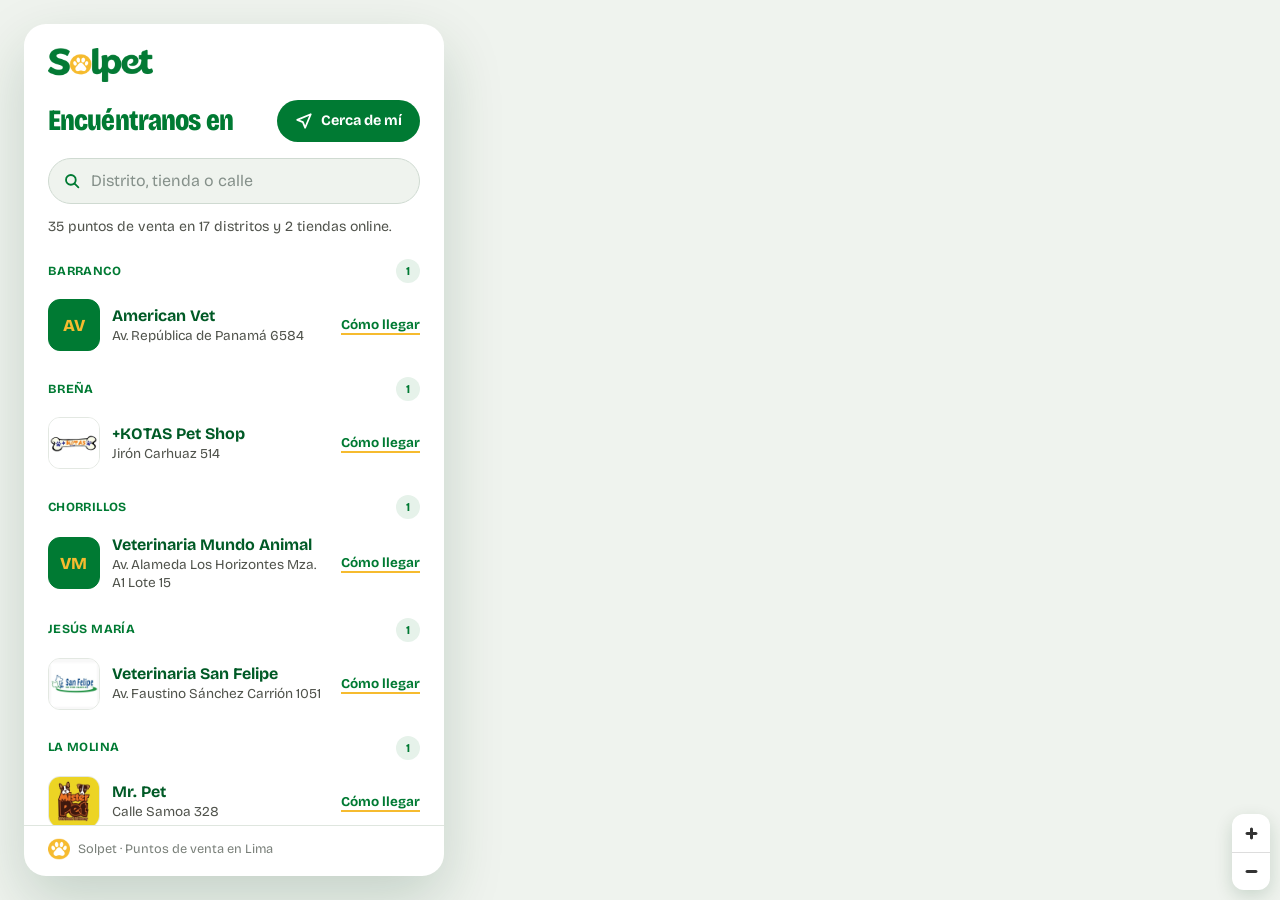
==== propuesta-1/index.html @ 0535cb9a "Mapa de puntos de venta Solpet: dos propuestas y QR Mapa interactivo con el logo de Solpet y el verd" ====
<!doctype html>
<html lang="es">
<head>
  <meta charset="utf-8">
  <meta name="viewport" content="width=device-width, initial-scale=1, viewport-fit=cover">
  <title>Solpet | Puntos de venta</title>
  <meta name="description" content="Encuentra las tiendas y veterinarias de Lima donde están los productos de Solpet.">
  <meta name="theme-color" content="#007A33">
  <link rel="icon" type="image/png" href="../assets/favicon.png">
  <link rel="apple-touch-icon" href="../assets/apple-touch-icon.png">
  <meta property="og:title" content="Solpet | Puntos de venta">
  <meta property="og:description" content="Encuentra las tiendas y veterinarias de Lima donde están los productos de Solpet.">
  <meta property="og:image" content="../assets/icono-512.png">
  <link rel="preconnect" href="https://fonts.googleapis.com">
  <link rel="preconnect" href="https://fonts.gstatic.com" crossorigin>
  <link rel="preconnect" href="https://tiles.openfreemap.org" crossorigin>
  <link href="https://fonts.googleapis.com/css2?family=Bricolage+Grotesque:opsz,wdth,wght@12..96,75..100,400..800&display=swap" rel="stylesheet">
  <link rel="stylesheet" href="../assets/vendor/maplibre/maplibre-gl.css">
  <link rel="stylesheet" href="../comun/base.css">
  <link rel="stylesheet" href="estilos.css">
  <script src="../assets/vendor/maplibre/maplibre-gl.js" defer></script>
  <script src="../comun/tiendas.js" defer></script>
  <script src="../comun/mapa.js" defer></script>
  <script src="app.js" defer></script>
</head>
<body>
  <div class="map" id="map" role="region" aria-label="Mapa de puntos de venta en Lima"></div>

  <!-- en celular el logo flota sobre el mapa -->
  <div class="brand brand--float">
    <img src="../assets/solpet-logo.webp" alt="Solpet" width="640" height="208">
  </div>

  <main class="stores-wrap">
    <aside class="stores" aria-labelledby="t-donde">
      <div class="stores__top">
        <span class="stores__grip" aria-hidden="true"></span>
        <div class="brand brand--card">
          <img src="../assets/solpet-logo.webp" alt="Solpet" width="640" height="208">
        </div>
        <h1 class="stores__title" id="t-donde">Encuéntranos en</h1>
        <div class="stores__search">
          <label class="search">
            <span class="sr-only">Buscar por distrito, tienda o calle</span>
            <svg viewBox="0 0 24 24" aria-hidden="true" fill="none" stroke="currentColor" stroke-width="2.4" stroke-linecap="round"><circle cx="10.5" cy="10.5" r="6.5"/><path d="m15.5 15.5 5 5"/></svg>
            <input id="store-q" type="search" placeholder="Distrito, tienda o calle" autocomplete="off" enterkeyhint="search">
          </label>
          <button class="btn btn--verde" id="near-me" type="button">
            <svg viewBox="0 0 24 24" aria-hidden="true" fill="none" stroke="currentColor" stroke-width="2.4" stroke-linecap="round" stroke-linejoin="round"><path d="M21 3 3 10.5l7.5 3 3 7.5z"/></svg>
            <span>Cerca de mí</span>
          </button>
        </div>
        <p class="stores__count" id="store-count" aria-live="polite"></p>
      </div>
      <div class="stores__list" id="store-list"></div>
      <footer class="stores__foot">
        <img src="../assets/huella-solpet.png" alt="" width="24" height="24">
        <span>Solpet · Puntos de venta en Lima</span>
      </footer>
    </aside>
  </main>
</body>
</html>
---- assets/vendor/maplibre/maplibre-gl.css ----
.maplibregl-map{font:12px/20px Helvetica Neue,Arial,Helvetica,sans-serif;overflow:hidden;position:relative;-webkit-tap-highlight-color:rgb(0 0 0/0)}.maplibregl-canvas{left:0;position:absolute;top:0}.maplibregl-map:fullscreen{height:100%;width:100%}.maplibregl-ctrl-group button.maplibregl-ctrl-compass{touch-action:none}.maplibregl-canvas-container.maplibregl-interactive,.maplibregl-ctrl-group button.maplibregl-ctrl-compass{cursor:grab;-webkit-user-select:none;-moz-user-select:none;user-select:none}.maplibregl-canvas-container.maplibregl-interactive.maplibregl-track-pointer{cursor:pointer}.maplibregl-canvas-container.maplibregl-interactive:active,.maplibregl-ctrl-group button.maplibregl-ctrl-compass:active{cursor:grabbing}.maplibregl-canvas-container.maplibregl-touch-zoom-rotate,.maplibregl-canvas-container.maplibregl-touch-zoom-rotate .maplibregl-canvas{touch-action:pan-x pan-y}.maplibregl-canvas-container.maplibregl-touch-drag-pan,.maplibregl-canvas-container.maplibregl-touch-drag-pan .maplibregl-canvas{touch-action:pinch-zoom}.maplibregl-canvas-container.maplibregl-touch-zoom-rotate.maplibregl-touch-drag-pan,.maplibregl-canvas-container.maplibregl-touch-zoom-rotate.maplibregl-touch-drag-pan .maplibregl-canvas{touch-action:none}.maplibregl-canvas-container.maplibregl-touch-drag-pan.maplibregl-cooperative-gestures,.maplibregl-canvas-container.maplibregl-touch-drag-pan.maplibregl-cooperative-gestures .maplibregl-canvas{touch-action:pan-x pan-y}.maplibregl-ctrl-bottom-left,.maplibregl-ctrl-bottom-right,.maplibregl-ctrl-top-left,.maplibregl-ctrl-top-right{pointer-events:none;position:absolute;z-index:2}.maplibregl-ctrl-top-left{left:0;top:0}.maplibregl-ctrl-top-right{right:0;top:0}.maplibregl-ctrl-bottom-left{bottom:0;left:0}.maplibregl-ctrl-bottom-right{bottom:0;right:0}.maplibregl-ctrl{clear:both;pointer-events:auto;transform:translate(0)}.maplibregl-ctrl-top-left .maplibregl-ctrl{float:left;margin:10px 0 0 10px}.maplibregl-ctrl-top-right .maplibregl-ctrl{float:right;margin:10px 10px 0 0}.maplibregl-ctrl-bottom-left .maplibregl-ctrl{float:left;margin:0 0 10px 10px}.maplibregl-ctrl-bottom-right .maplibregl-ctrl{float:right;margin:0 10px 10px 0}.maplibregl-ctrl-group{background:#fff;border-radius:4px}.maplibregl-ctrl-group:not(:empty){box-shadow:0 0 0 2px rgba(0,0,0,.1)}@media (forced-colors:active){.maplibregl-ctrl-group:not(:empty){box-shadow:0 0 0 2px ButtonText}}.maplibregl-ctrl-group button{background-color:transparent;border:0;box-sizing:border-box;cursor:pointer;display:block;height:29px;outline:none;padding:0;width:29px}.maplibregl-ctrl-group button+button{border-top:1px solid #ddd}.maplibregl-ctrl button .maplibregl-ctrl-icon{background-position:50%;background-repeat:no-repeat;display:block;height:100%;width:100%}@media (forced-colors:active){.maplibregl-ctrl-icon{background-color:transparent}.maplibregl-ctrl-group button+button{border-top:1px solid ButtonText}}.maplibregl-ctrl button::-moz-focus-inner{border:0;padding:0}.maplibregl-ctrl-attrib-button:focus,.maplibregl-ctrl-group button:focus{box-shadow:0 0 2px 2px #0096ff}.maplibregl-ctrl button:disabled{cursor:not-allowed}.maplibregl-ctrl button:disabled .maplibregl-ctrl-icon{opacity:.25}.maplibregl-ctrl button:not(:disabled):hover{background-color:rgb(0 0 0/5%)}.maplibregl-ctrl-group button:focus:focus-visible{box-shadow:0 0 2px 2px #0096ff}.maplibregl-ctrl-group button:focus:not(:focus-visible){box-shadow:none}.maplibregl-ctrl-group button:focus:first-child{border-radius:4px 4px 0 0}.maplibregl-ctrl-group button:focus:last-child{border-radius:0 0 4px 4px}.maplibregl-ctrl-group button:focus:only-child{border-radius:inherit}.maplibregl-ctrl button.maplibregl-ctrl-zoom-out .maplibregl-ctrl-icon{background-image:url("data:image/svg+xml;charset=utf-8,%3Csvg xmlns='http://www.w3.org/2000/svg' width='29' height='29' fill='%23333' viewBox='0 0 29 29'%3E%3Cpath d='M10 13c-.75 0-1.5.75-1.5 1.5S9.25 16 10 16h9c.75 0 1.5-.75 1.5-1.5S19.75 13 19 13z'/%3E%3C/svg%3E")}.maplibregl-ctrl button.maplibregl-ctrl-zoom-in .maplibregl-ctrl-icon{background-image:url("data:image/svg+xml;charset=utf-8,%3Csvg xmlns='http://www.w3.org/2000/svg' width='29' height='29' fill='%23333' viewBox='0 0 29 29'%3E%3Cpath d='M14.5 8.5c-.75 0-1.5.75-1.5 1.5v3h-3c-.75 0-1.5.75-1.5 1.5S9.25 16 10 16h3v3c0 .75.75 1.5 1.5 1.5S16 19.75 16 19v-3h3c.75 0 1.5-.75 1.5-1.5S19.75 13 19 13h-3v-3c0-.75-.75-1.5-1.5-1.5'/%3E%3C/svg%3E")}@media (forced-colors:active){.maplibregl-ctrl button.maplibregl-ctrl-zoom-out .maplibregl-ctrl-icon{background-image:url("data:image/svg+xml;charset=utf-8,%3Csvg xmlns='http://www.w3.org/2000/svg' width='29' height='29' fill='%23fff' viewBox='0 0 29 29'%3E%3Cpath d='M10 13c-.75 0-1.5.75-1.5 1.5S9.25 16 10 16h9c.75 0 1.5-.75 1.5-1.5S19.75 13 19 13z'/%3E%3C/svg%3E")}.maplibregl-ctrl button.maplibregl-ctrl-zoom-in .maplibregl-ctrl-icon{background-image:url("data:image/svg+xml;charset=utf-8,%3Csvg xmlns='http://www.w3.org/2000/svg' width='29' height='29' fill='%23fff' viewBox='0 0 29 29'%3E%3Cpath d='M14.5 8.5c-.75 0-1.5.75-1.5 1.5v3h-3c-.75 0-1.5.75-1.5 1.5S9.25 16 10 16h3v3c0 .75.75 1.5 1.5 1.5S16 19.75 16 19v-3h3c.75 0 1.5-.75 1.5-1.5S19.75 13 19 13h-3v-3c0-.75-.75-1.5-1.5-1.5'/%3E%3C/svg%3E")}}@media (forced-colors:active) and (prefers-color-scheme:light){.maplibregl-ctrl button.maplibregl-ctrl-zoom-out .maplibregl-ctrl-icon{background-image:url("data:image/svg+xml;charset=utf-8,%3Csvg xmlns='http://www.w3.org/2000/svg' width='29' height='29' viewBox='0 0 29 29'%3E%3Cpath d='M10 13c-.75 0-1.5.75-1.5 1.5S9.25 16 10 16h9c.75 0 1.5-.75 1.5-1.5S19.75 13 19 13z'/%3E%3C/svg%3E")}.maplibregl-ctrl button.maplibregl-ctrl-zoom-in .maplibregl-ctrl-icon{background-image:url("data:image/svg+xml;charset=utf-8,%3Csvg xmlns='http://www.w3.org/2000/svg' width='29' height='29' viewBox='0 0 29 29'%3E%3Cpath d='M14.5 8.5c-.75 0-1.5.75-1.5 1.5v3h-3c-.75 0-1.5.75-1.5 1.5S9.25 16 10 16h3v3c0 .75.75 1.5 1.5 1.5S16 19.75 16 19v-3h3c.75 0 1.5-.75 1.5-1.5S19.75 13 19 13h-3v-3c0-.75-.75-1.5-1.5-1.5'/%3E%3C/svg%3E")}}.maplibregl-ctrl button.maplibregl-ctrl-fullscreen .maplibregl-ctrl-icon{background-image:url("data:image/svg+xml;charset=utf-8,%3Csvg xmlns='http://www.w3.org/2000/svg' width='29' height='29' fill='%23333' viewBox='0 0 29 29'%3E%3Cpath d='M24 16v5.5c0 1.75-.75 2.5-2.5 2.5H16v-1l3-1.5-4-5.5 1-1 5.5 4 1.5-3zM6 16l1.5 3 5.5-4 1 1-4 5.5 3 1.5v1H7.5C5.75 24 5 23.25 5 21.5V16zm7-11v1l-3 1.5 4 5.5-1 1-5.5-4L6 13H5V7.5C5 5.75 5.75 5 7.5 5zm11 2.5c0-1.75-.75-2.5-2.5-2.5H16v1l3 1.5-4 5.5 1 1 5.5-4 1.5 3h1z'/%3E%3C/svg%3E")}.maplibregl-ctrl button.maplibregl-ctrl-shrink .maplibregl-ctrl-icon{background-image:url("data:image/svg+xml;charset=utf-8,%3Csvg xmlns='http://www.w3.org/2000/svg' width='29' height='29' viewBox='0 0 29 29'%3E%3Cpath d='M18.5 16c-1.75 0-2.5.75-2.5 2.5V24h1l1.5-3 5.5 4 1-1-4-5.5 3-1.5v-1zM13 18.5c0-1.75-.75-2.5-2.5-2.5H5v1l3 1.5L4 24l1 1 5.5-4 1.5 3h1zm3-8c0 1.75.75 2.5 2.5 2.5H24v-1l-3-1.5L25 5l-1-1-5.5 4L17 5h-1zM10.5 13c1.75 0 2.5-.75 2.5-2.5V5h-1l-1.5 3L5 4 4 5l4 5.5L5 12v1z'/%3E%3C/svg%3E")}@media (forced-colors:active){.maplibregl-ctrl button.maplibregl-ctrl-fullscreen .maplibregl-ctrl-icon{background-image:url("data:image/svg+xml;charset=utf-8,%3Csvg xmlns='http://www.w3.org/2000/svg' width='29' height='29' fill='%23fff' viewBox='0 0 29 29'%3E%3Cpath d='M24 16v5.5c0 1.75-.75 2.5-2.5 2.5H16v-1l3-1.5-4-5.5 1-1 5.5 4 1.5-3zM6 16l1.5 3 5.5-4 1 1-4 5.5 3 1.5v1H7.5C5.75 24 5 23.25 5 21.5V16zm7-11v1l-3 1.5 4 5.5-1 1-5.5-4L6 13H5V7.5C5 5.75 5.75 5 7.5 5zm11 2.5c0-1.75-.75-2.5-2.5-2.5H16v1l3 1.5-4 5.5 1 1 5.5-4 1.5 3h1z'/%3E%3C/svg%3E")}.maplibregl-ctrl button.maplibregl-ctrl-shrink .maplibregl-ctrl-icon{background-image:url("data:image/svg+xml;charset=utf-8,%3Csvg xmlns='http://www.w3.org/2000/svg' width='29' height='29' fill='%23fff' viewBox='0 0 29 29'%3E%3Cpath d='M18.5 16c-1.75 0-2.5.75-2.5 2.5V24h1l1.5-3 5.5 4 1-1-4-5.5 3-1.5v-1zM13 18.5c0-1.75-.75-2.5-2.5-2.5H5v1l3 1.5L4 24l1 1 5.5-4 1.5 3h1zm3-8c0 1.75.75 2.5 2.5 2.5H24v-1l-3-1.5L25 5l-1-1-5.5 4L17 5h-1zM10.5 13c1.75 0 2.5-.75 2.5-2.5V5h-1l-1.5 3L5 4 4 5l4 5.5L5 12v1z'/%3E%3C/svg%3E")}}@media (forced-colors:active) and (prefers-color-scheme:light){.maplibregl-ctrl button.maplibregl-ctrl-fullscreen .maplibregl-ctrl-icon{background-image:url("data:image/svg+xml;charset=utf-8,%3Csvg xmlns='http://www.w3.org/2000/svg' width='29' height='29' viewBox='0 0 29 29'%3E%3Cpath d='M24 16v5.5c0 1.75-.75 2.5-2.5 2.5H16v-1l3-1.5-4-5.5 1-1 5.5 4 1.5-3zM6 16l1.5 3 5.5-4 1 1-4 5.5 3 1.5v1H7.5C5.75 24 5 23.25 5 21.5V16zm7-11v1l-3 1.5 4 5.5-1 1-5.5-4L6 13H5V7.5C5 5.75 5.75 5 7.5 5zm11 2.5c0-1.75-.75-2.5-2.5-2.5H16v1l3 1.5-4 5.5 1 1 5.5-4 1.5 3h1z'/%3E%3C/svg%3E")}.maplibregl-ctrl button.maplibregl-ctrl-shrink .maplibregl-ctrl-icon{background-image:url("data:image/svg+xml;charset=utf-8,%3Csvg xmlns='http://www.w3.org/2000/svg' width='29' height='29' viewBox='0 0 29 29'%3E%3Cpath d='M18.5 16c-1.75 0-2.5.75-2.5 2.5V24h1l1.5-3 5.5 4 1-1-4-5.5 3-1.5v-1zM13 18.5c0-1.75-.75-2.5-2.5-2.5H5v1l3 1.5L4 24l1 1 5.5-4 1.5 3h1zm3-8c0 1.75.75 2.5 2.5 2.5H24v-1l-3-1.5L25 5l-1-1-5.5 4L17 5h-1zM10.5 13c1.75 0 2.5-.75 2.5-2.5V5h-1l-1.5 3L5 4 4 5l4 5.5L5 12v1z'/%3E%3C/svg%3E")}}.maplibregl-ctrl button.maplibregl-ctrl-compass .maplibregl-ctrl-icon{background-image:url("data:image/svg+xml;charset=utf-8,%3Csvg xmlns='http://www.w3.org/2000/svg' width='29' height='29' fill='%23333' viewBox='0 0 29 29'%3E%3Cpath d='m10.5 14 4-8 4 8z'/%3E%3Cpath fill='%23ccc' d='m10.5 16 4 8 4-8z'/%3E%3C/svg%3E")}@media (forced-colors:active){.maplibregl-ctrl button.maplibregl-ctrl-compass .maplibregl-ctrl-icon{background-image:url("data:image/svg+xml;charset=utf-8,%3Csvg xmlns='http://www.w3.org/2000/svg' width='29' height='29' fill='%23fff' viewBox='0 0 29 29'%3E%3Cpath d='m10.5 14 4-8 4 8z'/%3E%3Cpath fill='%23ccc' d='m10.5 16 4 8 4-8z'/%3E%3C/svg%3E")}}@media (forced-colors:active) and (prefers-color-scheme:light){.maplibregl-ctrl button.maplibregl-ctrl-compass .maplibregl-ctrl-icon{background-image:url("data:image/svg+xml;charset=utf-8,%3Csvg xmlns='http://www.w3.org/2000/svg' width='29' height='29' viewBox='0 0 29 29'%3E%3Cpath d='m10.5 14 4-8 4 8z'/%3E%3Cpath fill='%23ccc' d='m10.5 16 4 8 4-8z'/%3E%3C/svg%3E")}}.maplibregl-ctrl button.maplibregl-ctrl-terrain .maplibregl-ctrl-icon{background-image:url("data:image/svg+xml;charset=utf-8,%3Csvg xmlns='http://www.w3.org/2000/svg' width='22' height='22' fill='%23333' viewBox='0 0 22 22'%3E%3Cpath d='m1.754 13.406 4.453-4.851 3.09 3.09 3.281 3.277.969-.969-3.309-3.312 3.844-4.121 6.148 6.886h1.082v-.855l-7.207-8.07-4.84 5.187L6.169 6.57l-5.48 5.965v.871ZM.688 16.844h20.625v1.375H.688Zm0 0'/%3E%3C/svg%3E")}.maplibregl-ctrl button.maplibregl-ctrl-terrain-enabled .maplibregl-ctrl-icon{background-image:url("data:image/svg+xml;charset=utf-8,%3Csvg xmlns='http://www.w3.org/2000/svg' width='22' height='22' fill='%2333b5e5' viewBox='0 0 22 22'%3E%3Cpath d='m1.754 13.406 4.453-4.851 3.09 3.09 3.281 3.277.969-.969-3.309-3.312 3.844-4.121 6.148 6.886h1.082v-.855l-7.207-8.07-4.84 5.187L6.169 6.57l-5.48 5.965v.871ZM.688 16.844h20.625v1.375H.688Zm0 0'/%3E%3C/svg%3E")}.maplibregl-ctrl button.maplibregl-ctrl-geolocate .maplibregl-ctrl-icon{background-image:url("data:image/svg+xml;charset=utf-8,%3Csvg xmlns='http://www.w3.org/2000/svg' width='29' height='29' fill='%23333' viewBox='0 0 20 20'%3E%3Cpath d='M10 4C9 4 9 5 9 5v.1A5 5 0 0 0 5.1 9H5s-1 0-1 1 1 1 1 1h.1A5 5 0 0 0 9 14.9v.1s0 1 1 1 1-1 1-1v-.1a5 5 0 0 0 3.9-3.9h.1s1 0 1-1-1-1-1-1h-.1A5 5 0 0 0 11 5.1V5s0-1-1-1m0 2.5a3.5 3.5 0 1 1 0 7 3.5 3.5 0 1 1 0-7'/%3E%3Ccircle cx='10' cy='10' r='2'/%3E%3C/svg%3E")}.maplibregl-ctrl button.maplibregl-ctrl-geolocate:disabled .maplibregl-ctrl-icon{background-image:url("data:image/svg+xml;charset=utf-8,%3Csvg xmlns='http://www.w3.org/2000/svg' width='29' height='29' fill='%23aaa' viewBox='0 0 20 20'%3E%3Cpath d='M10 4C9 4 9 5 9 5v.1A5 5 0 0 0 5.1 9H5s-1 0-1 1 1 1 1 1h.1A5 5 0 0 0 9 14.9v.1s0 1 1 1 1-1 1-1v-.1a5 5 0 0 0 3.9-3.9h.1s1 0 1-1-1-1-1-1h-.1A5 5 0 0 0 11 5.1V5s0-1-1-1m0 2.5a3.5 3.5 0 1 1 0 7 3.5 3.5 0 1 1 0-7'/%3E%3Ccircle cx='10' cy='10' r='2'/%3E%3Cpath fill='red' d='m14 5 1 1-9 9-1-1z'/%3E%3C/svg%3E")}.maplibregl-ctrl button.maplibregl-ctrl-geolocate.maplibregl-ctrl-geolocate-active .maplibregl-ctrl-icon{background-image:url("data:image/svg+xml;charset=utf-8,%3Csvg xmlns='http://www.w3.org/2000/svg' width='29' height='29' fill='%2333b5e5' viewBox='0 0 20 20'%3E%3Cpath d='M10 4C9 4 9 5 9 5v.1A5 5 0 0 0 5.1 9H5s-1 0-1 1 1 1 1 1h.1A5 5 0 0 0 9 14.9v.1s0 1 1 1 1-1 1-1v-.1a5 5 0 0 0 3.9-3.9h.1s1 0 1-1-1-1-1-1h-.1A5 5 0 0 0 11 5.1V5s0-1-1-1m0 2.5a3.5 3.5 0 1 1 0 7 3.5 3.5 0 1 1 0-7'/%3E%3Ccircle cx='10' cy='10' r='2'/%3E%3C/svg%3E")}.maplibregl-ctrl button.maplibregl-ctrl-geolocate.maplibregl-ctrl-geolocate-active-error .maplibregl-ctrl-icon{background-image:url("data:image/svg+xml;charset=utf-8,%3Csvg xmlns='http://www.w3.org/2000/svg' width='29' height='29' fill='%23e58978' viewBox='0 0 20 20'%3E%3Cpath d='M10 4C9 4 9 5 9 5v.1A5 5 0 0 0 5.1 9H5s-1 0-1 1 1 1 1 1h.1A5 5 0 0 0 9 14.9v.1s0 1 1 1 1-1 1-1v-.1a5 5 0 0 0 3.9-3.9h.1s1 0 1-1-1-1-1-1h-.1A5 5 0 0 0 11 5.1V5s0-1-1-1m0 2.5a3.5 3.5 0 1 1 0 7 3.5 3.5 0 1 1 0-7'/%3E%3Ccircle cx='10' cy='10' r='2'/%3E%3C/svg%3E")}.maplibregl-ctrl button.maplibregl-ctrl-geolocate.maplibregl-ctrl-geolocate-background .maplibregl-ctrl-icon{background-image:url("data:image/svg+xml;charset=utf-8,%3Csvg xmlns='http://www.w3.org/2000/svg' width='29' height='29' fill='%2333b5e5' viewBox='0 0 20 20'%3E%3Cpath d='M10 4C9 4 9 5 9 5v.1A5 5 0 0 0 5.1 9H5s-1 0-1 1 1 1 1 1h.1A5 5 0 0 0 9 14.9v.1s0 1 1 1 1-1 1-1v-.1a5 5 0 0 0 3.9-3.9h.1s1 0 1-1-1-1-1-1h-.1A5 5 0 0 0 11 5.1V5s0-1-1-1m0 2.5a3.5 3.5 0 1 1 0 7 3.5 3.5 0 1 1 0-7'/%3E%3C/svg%3E")}.maplibregl-ctrl button.maplibregl-ctrl-geolocate.maplibregl-ctrl-geolocate-background-error .maplibregl-ctrl-icon{background-image:url("data:image/svg+xml;charset=utf-8,%3Csvg xmlns='http://www.w3.org/2000/svg' width='29' height='29' fill='%23e54e33' viewBox='0 0 20 20'%3E%3Cpath d='M10 4C9 4 9 5 9 5v.1A5 5 0 0 0 5.1 9H5s-1 0-1 1 1 1 1 1h.1A5 5 0 0 0 9 14.9v.1s0 1 1 1 1-1 1-1v-.1a5 5 0 0 0 3.9-3.9h.1s1 0 1-1-1-1-1-1h-.1A5 5 0 0 0 11 5.1V5s0-1-1-1m0 2.5a3.5 3.5 0 1 1 0 7 3.5 3.5 0 1 1 0-7'/%3E%3C/svg%3E")}.maplibregl-ctrl button.maplibregl-ctrl-geolocate.maplibregl-ctrl-geolocate-waiting .maplibregl-ctrl-icon{animation:maplibregl-spin 2s linear infinite}@media (forced-colors:active){.maplibregl-ctrl button.maplibregl-ctrl-geolocate .maplibregl-ctrl-icon{background-image:url("data:image/svg+xml;charset=utf-8,%3Csvg xmlns='http://www.w3.org/2000/svg' width='29' height='29' fill='%23fff' viewBox='0 0 20 20'%3E%3Cpath d='M10 4C9 4 9 5 9 5v.1A5 5 0 0 0 5.1 9H5s-1 0-1 1 1 1 1 1h.1A5 5 0 0 0 9 14.9v.1s0 1 1 1 1-1 1-1v-.1a5 5 0 0 0 3.9-3.9h.1s1 0 1-1-1-1-1-1h-.1A5 5 0 0 0 11 5.1V5s0-1-1-1m0 2.5a3.5 3.5 0 1 1 0 7 3.5 3.5 0 1 1 0-7'/%3E%3Ccircle cx='10' cy='10' r='2'/%3E%3C/svg%3E")}.maplibregl-ctrl button.maplibregl-ctrl-geolocate:disabled .maplibregl-ctrl-icon{background-image:url("data:image/svg+xml;charset=utf-8,%3Csvg xmlns='http://www.w3.org/2000/svg' width='29' height='29' fill='%23999' viewBox='0 0 20 20'%3E%3Cpath d='M10 4C9 4 9 5 9 5v.1A5 5 0 0 0 5.1 9H5s-1 0-1 1 1 1 1 1h.1A5 5 0 0 0 9 14.9v.1s0 1 1 1 1-1 1-1v-.1a5 5 0 0 0 3.9-3.9h.1s1 0 1-1-1-1-1-1h-.1A5 5 0 0 0 11 5.1V5s0-1-1-1m0 2.5a3.5 3.5 0 1 1 0 7 3.5 3.5 0 1 1 0-7'/%3E%3Ccircle cx='10' cy='10' r='2'/%3E%3Cpath fill='red' d='m14 5 1 1-9 9-1-1z'/%3E%3C/svg%3E")}.maplibregl-ctrl button.maplibregl-ctrl-geolocate.maplibregl-ctrl-geolocate-active .maplibregl-ctrl-icon{background-image:url("data:image/svg+xml;charset=utf-8,%3Csvg xmlns='http://www.w3.org/2000/svg' width='29' height='29' fill='%2333b5e5' viewBox='0 0 20 20'%3E%3Cpath d='M10 4C9 4 9 5 9 5v.1A5 5 0 0 0 5.1 9H5s-1 0-1 1 1 1 1 1h.1A5 5 0 0 0 9 14.9v.1s0 1 1 1 1-1 1-1v-.1a5 5 0 0 0 3.9-3.9h.1s1 0 1-1-1-1-1-1h-.1A5 5 0 0 0 11 5.1V5s0-1-1-1m0 2.5a3.5 3.5 0 1 1 0 7 3.5 3.5 0 1 1 0-7'/%3E%3Ccircle cx='10' cy='10' r='2'/%3E%3C/svg%3E")}.maplibregl-ctrl button.maplibregl-ctrl-geolocate.maplibregl-ctrl-geolocate-active-error .maplibregl-ctrl-icon{background-image:url("data:image/svg+xml;charset=utf-8,%3Csvg xmlns='http://www.w3.org/2000/svg' width='29' height='29' fill='%23e58978' viewBox='0 0 20 20'%3E%3Cpath d='M10 4C9 4 9 5 9 5v.1A5 5 0 0 0 5.1 9H5s-1 0-1 1 1 1 1 1h.1A5 5 0 0 0 9 14.9v.1s0 1 1 1 1-1 1-1v-.1a5 5 0 0 0 3.9-3.9h.1s1 0 1-1-1-1-1-1h-.1A5 5 0 0 0 11 5.1V5s0-1-1-1m0 2.5a3.5 3.5 0 1 1 0 7 3.5 3.5 0 1 1 0-7'/%3E%3Ccircle cx='10' cy='10' r='2'/%3E%3C/svg%3E")}.maplibregl-ctrl button.maplibregl-ctrl-geolocate.maplibregl-ctrl-geolocate-background .maplibregl-ctrl-icon{background-image:url("data:image/svg+xml;charset=utf-8,%3Csvg xmlns='http://www.w3.org/2000/svg' width='29' height='29' fill='%2333b5e5' viewBox='0 0 20 20'%3E%3Cpath d='M10 4C9 4 9 5 9 5v.1A5 5 0 0 0 5.1 9H5s-1 0-1 1 1 1 1 1h.1A5 5 0 0 0 9 14.9v.1s0 1 1 1 1-1 1-1v-.1a5 5 0 0 0 3.9-3.9h.1s1 0 1-1-1-1-1-1h-.1A5 5 0 0 0 11 5.1V5s0-1-1-1m0 2.5a3.5 3.5 0 1 1 0 7 3.5 3.5 0 1 1 0-7'/%3E%3C/svg%3E")}.maplibregl-ctrl button.maplibregl-ctrl-geolocate.maplibregl-ctrl-geolocate-background-error .maplibregl-ctrl-icon{background-image:url("data:image/svg+xml;charset=utf-8,%3Csvg xmlns='http://www.w3.org/2000/svg' width='29' height='29' fill='%23e54e33' viewBox='0 0 20 20'%3E%3Cpath d='M10 4C9 4 9 5 9 5v.1A5 5 0 0 0 5.1 9H5s-1 0-1 1 1 1 1 1h.1A5 5 0 0 0 9 14.9v.1s0 1 1 1 1-1 1-1v-.1a5 5 0 0 0 3.9-3.9h.1s1 0 1-1-1-1-1-1h-.1A5 5 0 0 0 11 5.1V5s0-1-1-1m0 2.5a3.5 3.5 0 1 1 0 7 3.5 3.5 0 1 1 0-7'/%3E%3C/svg%3E")}}@media (forced-colors:active) and (prefers-color-scheme:light){.maplibregl-ctrl button.maplibregl-ctrl-geolocate .maplibregl-ctrl-icon{background-image:url("data:image/svg+xml;charset=utf-8,%3Csvg xmlns='http://www.w3.org/2000/svg' width='29' height='29' viewBox='0 0 20 20'%3E%3Cpath d='M10 4C9 4 9 5 9 5v.1A5 5 0 0 0 5.1 9H5s-1 0-1 1 1 1 1 1h.1A5 5 0 0 0 9 14.9v.1s0 1 1 1 1-1 1-1v-.1a5 5 0 0 0 3.9-3.9h.1s1 0 1-1-1-1-1-1h-.1A5 5 0 0 0 11 5.1V5s0-1-1-1m0 2.5a3.5 3.5 0 1 1 0 7 3.5 3.5 0 1 1 0-7'/%3E%3Ccircle cx='10' cy='10' r='2'/%3E%3C/svg%3E")}.maplibregl-ctrl button.maplibregl-ctrl-geolocate:disabled .maplibregl-ctrl-icon{background-image:url("data:image/svg+xml;charset=utf-8,%3Csvg xmlns='http://www.w3.org/2000/svg' width='29' height='29' fill='%23666' viewBox='0 0 20 20'%3E%3Cpath d='M10 4C9 4 9 5 9 5v.1A5 5 0 0 0 5.1 9H5s-1 0-1 1 1 1 1 1h.1A5 5 0 0 0 9 14.9v.1s0 1 1 1 1-1 1-1v-.1a5 5 0 0 0 3.9-3.9h.1s1 0 1-1-1-1-1-1h-.1A5 5 0 0 0 11 5.1V5s0-1-1-1m0 2.5a3.5 3.5 0 1 1 0 7 3.5 3.5 0 1 1 0-7'/%3E%3Ccircle cx='10' cy='10' r='2'/%3E%3Cpath fill='red' d='m14 5 1 1-9 9-1-1z'/%3E%3C/svg%3E")}}@keyframes maplibregl-spin{0%{transform:rotate(0deg)}to{transform:rotate(1turn)}}a.maplibregl-ctrl-logo{background-image:url("data:image/svg+xml;charset=utf-8,%3Csvg xmlns='http://www.w3.org/2000/svg' width='88' height='23' fill='none'%3E%3Cpath fill='%23000' fill-opacity='.4' fill-rule='evenodd' d='M17.408 16.796h-1.827l2.501-12.095h.198l3.324 6.533.988 2.19.988-2.19 3.258-6.533h.181l2.6 12.095h-1.81l-1.218-5.644-.362-1.71-.658 1.71-2.929 5.644h-.098l-2.914-5.644-.757-1.71-.345 1.71zm1.958-3.42-.726 3.663a1.255 1.255 0 0 1-1.232 1.011h-1.827a1.255 1.255 0 0 1-1.229-1.509l2.501-12.095a1.255 1.255 0 0 1 1.23-1.001h.197a1.25 1.25 0 0 1 1.12.685l3.19 6.273 3.125-6.263a1.25 1.25 0 0 1 1.123-.695h.181a1.255 1.255 0 0 1 1.227.991l1.443 6.71a5 5 0 0 1 .314-.787l.009-.016a4.6 4.6 0 0 1 1.777-1.887c.782-.46 1.668-.667 2.611-.667a4.6 4.6 0 0 1 1.7.32l.306.134c.21-.16.474-.256.759-.256h1.694a1.255 1.255 0 0 1 1.212.925 1.255 1.255 0 0 1 1.212-.925h1.711c.284 0 .545.094.755.252.613-.3 1.312-.45 2.075-.45 1.356 0 2.557.445 3.482 1.4q.47.48.763 1.064V4.701a1.255 1.255 0 0 1 1.255-1.255h1.86A1.255 1.255 0 0 1 54.44 4.7v9.194h2.217c.19 0 .37.043.532.118v-4.77c0-.356.147-.678.385-.906a2.42 2.42 0 0 1-.682-1.71c0-.665.267-1.253.735-1.7a2.45 2.45 0 0 1 1.722-.674 2.43 2.43 0 0 1 1.705.675q.318.302.504.683V4.7a1.255 1.255 0 0 1 1.255-1.255h1.744A1.255 1.255 0 0 1 65.812 4.7v3.335a4.8 4.8 0 0 1 1.526-.246c.938 0 1.817.214 2.59.69a4.47 4.47 0 0 1 1.67 1.743v-.98a1.255 1.255 0 0 1 1.256-1.256h1.777c.233 0 .451.064.639.174a3.4 3.4 0 0 1 1.567-.372c.346 0 .861.02 1.285.232a1.25 1.25 0 0 1 .689 1.004 4.7 4.7 0 0 1 .853-.588c.795-.44 1.675-.647 2.61-.647 1.385 0 2.65.39 3.525 1.396.836.938 1.168 2.173 1.168 3.528q-.001.515-.056 1.051a1.255 1.255 0 0 1-.947 1.09l.408.952a1.255 1.255 0 0 1-.477 1.552c-.418.268-.92.463-1.458.612-.613.171-1.304.244-2.049.244-1.06 0-2.043-.207-2.886-.698l-.015-.008c-.798-.48-1.419-1.135-1.818-1.963l-.004-.008a5.8 5.8 0 0 1-.548-2.512q0-.429.053-.843a1.3 1.3 0 0 1-.333-.086l-.166-.004c-.223 0-.426.062-.643.228-.03.024-.142.139-.142.59v3.883a1.255 1.255 0 0 1-1.256 1.256h-1.777a1.255 1.255 0 0 1-1.256-1.256V15.69l-.032.057a4.8 4.8 0 0 1-1.86 1.833 5.04 5.04 0 0 1-2.484.634 4.5 4.5 0 0 1-1.935-.424 1.25 1.25 0 0 1-.764.258h-1.71a1.255 1.255 0 0 1-1.256-1.255V7.687a2.4 2.4 0 0 1-.428.625c.253.23.412.561.412.93v7.553a1.255 1.255 0 0 1-1.256 1.255h-1.843a1.25 1.25 0 0 1-.894-.373c-.228.23-.544.373-.894.373H51.32a1.255 1.255 0 0 1-1.256-1.255v-1.251l-.061.117a4.7 4.7 0 0 1-1.782 1.884 4.77 4.77 0 0 1-2.485.67 5.6 5.6 0 0 1-1.485-.188l.009 2.764a1.255 1.255 0 0 1-1.255 1.259h-1.729a1.255 1.255 0 0 1-1.255-1.255v-3.537a1.255 1.255 0 0 1-1.167.793h-1.679a1.25 1.25 0 0 1-.77-.263 4.5 4.5 0 0 1-1.945.429c-.885 0-1.724-.21-2.495-.632l-.017-.01a5 5 0 0 1-1.081-.836 1.255 1.255 0 0 1-1.254 1.312h-1.81a1.255 1.255 0 0 1-1.228-.99l-.782-3.625-2.044 3.939a1.25 1.25 0 0 1-1.115.676h-.098a1.25 1.25 0 0 1-1.116-.68l-2.061-3.994zM35.92 16.63l.207-.114.223-.15q.493-.356.735-.785l.061-.118.033 1.332h1.678V9.242h-1.694l-.033 1.267q-.133-.329-.526-.658l-.032-.028a3.2 3.2 0 0 0-.668-.428l-.27-.12a3.3 3.3 0 0 0-1.235-.23q-1.136-.001-1.974.493a3.36 3.36 0 0 0-1.3 1.382q-.445.89-.444 2.074 0 1.2.51 2.107a3.8 3.8 0 0 0 1.382 1.381 3.9 3.9 0 0 0 1.893.477q.795 0 1.455-.33zm-2.789-5.38q-.576.675-.575 1.762 0 1.102.559 1.794.576.675 1.645.675a2.25 2.25 0 0 0 .934-.19 2.2 2.2 0 0 0 .468-.29l.178-.161a2.2 2.2 0 0 0 .397-.561q.244-.5.244-1.15v-.115q0-.708-.296-1.267l-.043-.077a2.2 2.2 0 0 0-.633-.709l-.13-.086-.047-.028a2.1 2.1 0 0 0-1.073-.285q-1.052 0-1.629.692zm2.316 2.706c.163-.17.28-.407.28-.83v-.114c0-.292-.06-.508-.15-.68a.96.96 0 0 0-.353-.389.85.85 0 0 0-.464-.127c-.4 0-.56.114-.664.239l-.01.012c-.148.174-.275.45-.275.945 0 .506.122.801.27.99.097.11.266.224.68.224.303 0 .504-.09.687-.269zm7.545 1.705a2.6 2.6 0 0 0 .331.423q.319.33.755.548l.173.074q.65.255 1.49.255 1.02 0 1.844-.493a3.45 3.45 0 0 0 1.316-1.4q.493-.904.493-2.089 0-1.909-.988-2.913-.988-1.02-2.584-1.02-.898 0-1.575.347a3 3 0 0 0-.415.262l-.199.166a3.4 3.4 0 0 0-.64.82V9.242h-1.712v11.553h1.729l-.017-5.134zm.53-1.138q.206.29.48.5l.155.11.053.034q.51.296 1.119.297 1.07 0 1.645-.675.577-.69.576-1.762 0-1.119-.576-1.777-.558-.675-1.645-.675-.435 0-.835.16a2 2 0 0 0-.284.136 2 2 0 0 0-.363.254 2.2 2.2 0 0 0-.46.569l-.082.162a2.6 2.6 0 0 0-.213 1.072v.115q0 .707.296 1.267l.135.211zm.964-.818a1.1 1.1 0 0 0 .367.385.94.94 0 0 0 .476.118c.423 0 .59-.117.687-.23.159-.194.28-.478.28-.95 0-.53-.133-.8-.266-.952l-.021-.025c-.078-.094-.231-.221-.68-.221a1 1 0 0 0-.503.135l-.012.007a.86.86 0 0 0-.335.343c-.073.133-.132.324-.132.614v.115a1.4 1.4 0 0 0 .14.66zm15.7-6.222q.347-.346.346-.856a1.05 1.05 0 0 0-.345-.79 1.18 1.18 0 0 0-.84-.329q-.51 0-.855.33a1.05 1.05 0 0 0-.346.79q0 .51.346.855.345.346.856.346.51 0 .839-.346zm4.337 9.314.033-1.332q.191.403.59.747l.098.081a4 4 0 0 0 .316.224l.223.122a3.2 3.2 0 0 0 1.44.322 3.8 3.8 0 0 0 1.875-.477 3.5 3.5 0 0 0 1.382-1.366q.527-.89.526-2.09 0-1.184-.444-2.073a3.24 3.24 0 0 0-1.283-1.399q-.823-.51-1.942-.51a3.5 3.5 0 0 0-1.527.344l-.086.043-.165.09a3 3 0 0 0-.33.214q-.432.315-.656.707a2 2 0 0 0-.099.198l.082-1.283V4.701h-1.744v12.095zm.473-2.509a2.5 2.5 0 0 0 .566.7q.117.098.245.18l.144.08a2.1 2.1 0 0 0 .975.232q1.07 0 1.645-.675.576-.69.576-1.778 0-1.102-.576-1.777-.56-.691-1.645-.692a2.2 2.2 0 0 0-1.015.235q-.22.113-.415.282l-.15.142a2.1 2.1 0 0 0-.42.594q-.223.479-.223 1.1v.115q0 .705.293 1.26zm2.616-.293c.157-.191.28-.479.28-.967 0-.51-.13-.79-.276-.961l-.021-.026c-.082-.1-.232-.225-.67-.225a.87.87 0 0 0-.681.279l-.012.011c-.154.155-.274.38-.274.807v.115c0 .285.057.499.144.669a1.1 1.1 0 0 0 .367.405c.137.082.28.123.455.123.423 0 .59-.118.686-.23zm8.266-3.013q.345-.13.724-.14l.069-.002q.493 0 .642.099l.247-1.794q-.196-.099-.717-.099a2.3 2.3 0 0 0-.545.063 2 2 0 0 0-.411.148 2.2 2.2 0 0 0-.4.249 2.5 2.5 0 0 0-.485.499 2.7 2.7 0 0 0-.32.581l-.05.137v-1.48h-1.778v7.553h1.777v-3.884q0-.546.159-.943a1.5 1.5 0 0 1 .466-.636 2.5 2.5 0 0 1 .399-.253 2 2 0 0 1 .224-.099zm9.784 2.656.05-.922q0-1.743-.856-2.698-.838-.97-2.584-.97-1.119-.001-2.007.493a3.46 3.46 0 0 0-1.4 1.382q-.493.906-.493 2.106 0 1.07.428 1.975.428.89 1.332 1.432.906.526 2.255.526.973 0 1.668-.185l.044-.012.135-.04q.613-.184.984-.421l-.542-1.267q-.3.162-.642.274l-.297.087q-.51.131-1.3.131-.954 0-1.497-.444a1.6 1.6 0 0 1-.192-.193q-.366-.44-.512-1.234l-.004-.021zm-5.427-1.256-.003.022h3.752v-.138q-.011-.727-.288-1.118a1 1 0 0 0-.156-.176q-.46-.428-1.316-.428-.986 0-1.494.604-.379.45-.494 1.234zm-27.053 2.77V4.7h-1.86v12.095h5.333V15.15zm7.103-5.908v7.553h-1.843V9.242h1.843z'/%3E%3Cpath fill='%23fff' d='m19.63 11.151-.757-1.71-.345 1.71-1.12 5.644h-1.827L18.083 4.7h.197l3.325 6.533.988 2.19.988-2.19L26.839 4.7h.181l2.6 12.095h-1.81l-1.218-5.644-.362-1.71-.658 1.71-2.93 5.644h-.098l-2.913-5.644zm14.836 5.81q-1.02 0-1.893-.478a3.8 3.8 0 0 1-1.381-1.382q-.51-.906-.51-2.106 0-1.185.444-2.074a3.36 3.36 0 0 1 1.3-1.382q.839-.494 1.974-.494a3.3 3.3 0 0 1 1.234.231 3.3 3.3 0 0 1 .97.575q.396.33.527.659l.033-1.267h1.694v7.553H37.18l-.033-1.332q-.279.593-1.02 1.053a3.17 3.17 0 0 1-1.662.444zm.296-1.482q.938 0 1.58-.642.642-.66.642-1.711v-.115q0-.708-.296-1.267a2.2 2.2 0 0 0-.807-.872 2.1 2.1 0 0 0-1.119-.313q-1.053 0-1.629.692-.575.675-.575 1.76 0 1.103.559 1.795.577.675 1.645.675zm6.521-6.237h1.711v1.4q.906-1.597 2.83-1.597 1.596 0 2.584 1.02.988 1.005.988 2.914 0 1.185-.493 2.09a3.46 3.46 0 0 1-1.316 1.399 3.5 3.5 0 0 1-1.844.493q-.954 0-1.662-.329a2.67 2.67 0 0 1-1.086-.97l.017 5.134h-1.728zm4.048 6.22q1.07 0 1.645-.674.577-.69.576-1.762 0-1.119-.576-1.777-.558-.675-1.645-.675-.592 0-1.12.296-.51.28-.822.823-.296.527-.296 1.234v.115q0 .708.296 1.267.313.543.823.855.51.296 1.119.297z'/%3E%3Cpath fill='%23e1e3e9' d='M51.325 4.7h1.86v10.45h3.473v1.646h-5.333zm7.12 4.542h1.843v7.553h-1.843zm.905-1.415a1.16 1.16 0 0 1-.856-.346 1.17 1.17 0 0 1-.346-.856 1.05 1.05 0 0 1 .346-.79q.346-.329.856-.329.494 0 .839.33a1.05 1.05 0 0 1 .345.79 1.16 1.16 0 0 1-.345.855q-.33.346-.84.346zm7.875 9.133a3.17 3.17 0 0 1-1.662-.444q-.723-.46-1.004-1.053l-.033 1.332h-1.71V4.701h1.743v4.657l-.082 1.283q.279-.658 1.086-1.119a3.5 3.5 0 0 1 1.778-.477q1.119 0 1.942.51a3.24 3.24 0 0 1 1.283 1.4q.445.888.444 2.072 0 1.201-.526 2.09a3.5 3.5 0 0 1-1.382 1.366 3.8 3.8 0 0 1-1.876.477zm-.296-1.481q1.069 0 1.645-.675.577-.69.577-1.778 0-1.102-.577-1.776-.56-.691-1.645-.692a2.12 2.12 0 0 0-1.58.659q-.642.641-.642 1.694v.115q0 .71.296 1.267a2.4 2.4 0 0 0 .807.872 2.1 2.1 0 0 0 1.119.313zm5.927-6.237h1.777v1.481q.263-.757.856-1.217a2.14 2.14 0 0 1 1.349-.46q.527 0 .724.098l-.247 1.794q-.149-.099-.642-.099-.774 0-1.416.494-.626.493-.626 1.58v3.883h-1.777V9.242zm9.534 7.718q-1.35 0-2.255-.526-.904-.543-1.332-1.432a4.6 4.6 0 0 1-.428-1.975q0-1.2.493-2.106a3.46 3.46 0 0 1 1.4-1.382q.889-.495 2.007-.494 1.744 0 2.584.97.855.956.856 2.7 0 .444-.05.92h-5.43q.18 1.005.708 1.45.542.443 1.497.443.79 0 1.3-.131a4 4 0 0 0 .938-.362l.542 1.267q-.411.263-1.119.46-.708.198-1.711.197zm1.596-4.558q.016-1.02-.444-1.432-.46-.428-1.316-.428-1.728 0-1.991 1.86z'/%3E%3Cpath d='M5.074 15.948a.484.657 0 0 0-.486.659v1.84a.484.657 0 0 0 .486.659h4.101a.484.657 0 0 0 .486-.659v-1.84a.484.657 0 0 0-.486-.659zm3.56 1.16H5.617v.838h3.017z' style='fill:%23fff;fill-rule:evenodd;stroke-width:1.03600001'/%3E%3Cg style='stroke-width:1.12603545'%3E%3Cpath d='M-9.408-1.416c-3.833-.025-7.056 2.912-7.08 6.615-.02 3.08 1.653 4.832 3.107 6.268.903.892 1.721 1.74 2.32 2.902l-.525-.004c-.543-.003-.992.304-1.24.639a1.87 1.87 0 0 0-.362 1.121l-.011 1.877c-.003.402.104.787.347 1.125.244.338.688.653 1.23.656l4.142.028c.542.003.99-.306 1.238-.641a1.87 1.87 0 0 0 .363-1.121l.012-1.875a1.87 1.87 0 0 0-.348-1.127c-.243-.338-.688-.653-1.23-.656l-.518-.004c.597-1.145 1.425-1.983 2.348-2.87 1.473-1.414 3.18-3.149 3.2-6.226-.016-3.59-2.923-6.684-6.993-6.707m-.006 1.1v.002c3.274.02 5.92 2.532 5.9 5.6-.017 2.706-1.39 4.026-2.863 5.44-1.034.994-2.118 2.033-2.814 3.633-.018.041-.052.055-.075.065q-.013.004-.02.01a.34.34 0 0 1-.226.084.34.34 0 0 1-.224-.086l-.092-.077c-.699-1.615-1.768-2.669-2.781-3.67-1.454-1.435-2.797-2.762-2.78-5.478.02-3.067 2.7-5.545 5.975-5.523m-.02 2.826c-1.62-.01-2.944 1.315-2.955 2.96-.01 1.646 1.295 2.988 2.916 2.999h.002c1.621.01 2.943-1.316 2.953-2.961.011-1.646-1.294-2.988-2.916-2.998m-.005 1.1c1.017.006 1.829.83 1.822 1.89s-.83 1.874-1.848 1.867c-1.018-.006-1.829-.83-1.822-1.89s.83-1.874 1.848-1.868m-2.155 11.857 4.14.025c.271.002.49.305.487.676l-.013 1.875c-.003.37-.224.67-.495.668l-4.14-.025c-.27-.002-.487-.306-.485-.676l.012-1.875c.003-.37.224-.67.494-.668' style='color:%23000;font-style:normal;font-variant:normal;font-weight:400;font-stretch:normal;font-size:medium;line-height:normal;font-family:sans-serif;font-variant-ligatures:normal;font-variant-position:normal;font-variant-caps:normal;font-variant-numeric:normal;font-variant-alternates:normal;font-feature-settings:normal;text-indent:0;text-align:start;text-decoration:none;text-decoration-line:none;text-decoration-style:solid;text-decoration-color:%23000;letter-spacing:normal;word-spacing:normal;text-transform:none;writing-mode:lr-tb;direction:ltr;text-orientation:mixed;dominant-baseline:auto;baseline-shift:baseline;text-anchor:start;white-space:normal;shape-padding:0;clip-rule:evenodd;display:inline;overflow:visible;visibility:visible;opacity:1;isolation:auto;mix-blend-mode:normal;color-interpolation:sRGB;color-interpolation-filters:linearRGB;solid-color:%23000;solid-opacity:1;vector-effect:none;fill:%23000;fill-opacity:.4;fill-rule:evenodd;stroke:none;stroke-width:2.47727823;stroke-linecap:butt;stroke-linejoin:miter;stroke-miterlimit:4;stroke-dasharray:none;stroke-dashoffset:0;stroke-opacity:1;color-rendering:auto;image-rendering:auto;shape-rendering:auto;text-rendering:auto' transform='translate(15.553 2.85)scale(.88807)'/%3E%3Cpath d='M-9.415-.316C-12.69-.338-15.37 2.14-15.39 5.207c-.017 2.716 1.326 4.041 2.78 5.477 1.013 1 2.081 2.055 2.78 3.67l.092.076a.34.34 0 0 0 .225.086.34.34 0 0 0 .227-.083l.019-.01c.022-.009.057-.024.074-.064.697-1.6 1.78-2.64 2.814-3.634 1.473-1.414 2.847-2.733 2.864-5.44.02-3.067-2.627-5.58-5.901-5.601m-.057 8.784c1.621.011 2.944-1.315 2.955-2.96.01-1.646-1.295-2.988-2.916-2.999-1.622-.01-2.945 1.315-2.955 2.96s1.295 2.989 2.916 3' style='clip-rule:evenodd;fill:%23e1e3e9;fill-opacity:1;fill-rule:evenodd;stroke:none;stroke-width:2.47727823;stroke-miterlimit:4;stroke-dasharray:none;stroke-opacity:.4' transform='translate(15.553 2.85)scale(.88807)'/%3E%3Cpath d='M-11.594 15.465c-.27-.002-.492.297-.494.668l-.012 1.876c-.003.371.214.673.485.675l4.14.027c.271.002.492-.298.495-.668l.012-1.877c.003-.37-.215-.672-.485-.674z' style='clip-rule:evenodd;fill:%23fff;fill-opacity:1;fill-rule:evenodd;stroke:none;stroke-width:2.47727823;stroke-miterlimit:4;stroke-dasharray:none;stroke-opacity:.4' transform='translate(15.553 2.85)scale(.88807)'/%3E%3C/g%3E%3C/svg%3E");background-repeat:no-repeat;cursor:pointer;display:block;height:23px;margin:0 0 -4px -4px;overflow:hidden;width:88px}a.maplibregl-ctrl-logo.maplibregl-compact{width:14px}@media (forced-colors:active){a.maplibregl-ctrl-logo{background-color:transparent;background-image:url("data:image/svg+xml;charset=utf-8,%3Csvg xmlns='http://www.w3.org/2000/svg' width='88' height='23' fill='none'%3E%3Cpath fill='%23000' fill-opacity='.4' fill-rule='evenodd' d='M17.408 16.796h-1.827l2.501-12.095h.198l3.324 6.533.988 2.19.988-2.19 3.258-6.533h.181l2.6 12.095h-1.81l-1.218-5.644-.362-1.71-.658 1.71-2.929 5.644h-.098l-2.914-5.644-.757-1.71-.345 1.71zm1.958-3.42-.726 3.663a1.255 1.255 0 0 1-1.232 1.011h-1.827a1.255 1.255 0 0 1-1.229-1.509l2.501-12.095a1.255 1.255 0 0 1 1.23-1.001h.197a1.25 1.25 0 0 1 1.12.685l3.19 6.273 3.125-6.263a1.25 1.25 0 0 1 1.123-.695h.181a1.255 1.255 0 0 1 1.227.991l1.443 6.71a5 5 0 0 1 .314-.787l.009-.016a4.6 4.6 0 0 1 1.777-1.887c.782-.46 1.668-.667 2.611-.667a4.6 4.6 0 0 1 1.7.32l.306.134c.21-.16.474-.256.759-.256h1.694a1.255 1.255 0 0 1 1.212.925 1.255 1.255 0 0 1 1.212-.925h1.711c.284 0 .545.094.755.252.613-.3 1.312-.45 2.075-.45 1.356 0 2.557.445 3.482 1.4q.47.48.763 1.064V4.701a1.255 1.255 0 0 1 1.255-1.255h1.86A1.255 1.255 0 0 1 54.44 4.7v9.194h2.217c.19 0 .37.043.532.118v-4.77c0-.356.147-.678.385-.906a2.42 2.42 0 0 1-.682-1.71c0-.665.267-1.253.735-1.7a2.45 2.45 0 0 1 1.722-.674 2.43 2.43 0 0 1 1.705.675q.318.302.504.683V4.7a1.255 1.255 0 0 1 1.255-1.255h1.744A1.255 1.255 0 0 1 65.812 4.7v3.335a4.8 4.8 0 0 1 1.526-.246c.938 0 1.817.214 2.59.69a4.47 4.47 0 0 1 1.67 1.743v-.98a1.255 1.255 0 0 1 1.256-1.256h1.777c.233 0 .451.064.639.174a3.4 3.4 0 0 1 1.567-.372c.346 0 .861.02 1.285.232a1.25 1.25 0 0 1 .689 1.004 4.7 4.7 0 0 1 .853-.588c.795-.44 1.675-.647 2.61-.647 1.385 0 2.65.39 3.525 1.396.836.938 1.168 2.173 1.168 3.528q-.001.515-.056 1.051a1.255 1.255 0 0 1-.947 1.09l.408.952a1.255 1.255 0 0 1-.477 1.552c-.418.268-.92.463-1.458.612-.613.171-1.304.244-2.049.244-1.06 0-2.043-.207-2.886-.698l-.015-.008c-.798-.48-1.419-1.135-1.818-1.963l-.004-.008a5.8 5.8 0 0 1-.548-2.512q0-.429.053-.843a1.3 1.3 0 0 1-.333-.086l-.166-.004c-.223 0-.426.062-.643.228-.03.024-.142.139-.142.59v3.883a1.255 1.255 0 0 1-1.256 1.256h-1.777a1.255 1.255 0 0 1-1.256-1.256V15.69l-.032.057a4.8 4.8 0 0 1-1.86 1.833 5.04 5.04 0 0 1-2.484.634 4.5 4.5 0 0 1-1.935-.424 1.25 1.25 0 0 1-.764.258h-1.71a1.255 1.255 0 0 1-1.256-1.255V7.687a2.4 2.4 0 0 1-.428.625c.253.23.412.561.412.93v7.553a1.255 1.255 0 0 1-1.256 1.255h-1.843a1.25 1.25 0 0 1-.894-.373c-.228.23-.544.373-.894.373H51.32a1.255 1.255 0 0 1-1.256-1.255v-1.251l-.061.117a4.7 4.7 0 0 1-1.782 1.884 4.77 4.77 0 0 1-2.485.67 5.6 5.6 0 0 1-1.485-.188l.009 2.764a1.255 1.255 0 0 1-1.255 1.259h-1.729a1.255 1.255 0 0 1-1.255-1.255v-3.537a1.255 1.255 0 0 1-1.167.793h-1.679a1.25 1.25 0 0 1-.77-.263 4.5 4.5 0 0 1-1.945.429c-.885 0-1.724-.21-2.495-.632l-.017-.01a5 5 0 0 1-1.081-.836 1.255 1.255 0 0 1-1.254 1.312h-1.81a1.255 1.255 0 0 1-1.228-.99l-.782-3.625-2.044 3.939a1.25 1.25 0 0 1-1.115.676h-.098a1.25 1.25 0 0 1-1.116-.68l-2.061-3.994zM35.92 16.63l.207-.114.223-.15q.493-.356.735-.785l.061-.118.033 1.332h1.678V9.242h-1.694l-.033 1.267q-.133-.329-.526-.658l-.032-.028a3.2 3.2 0 0 0-.668-.428l-.27-.12a3.3 3.3 0 0 0-1.235-.23q-1.136-.001-1.974.493a3.36 3.36 0 0 0-1.3 1.382q-.445.89-.444 2.074 0 1.2.51 2.107a3.8 3.8 0 0 0 1.382 1.381 3.9 3.9 0 0 0 1.893.477q.795 0 1.455-.33zm-2.789-5.38q-.576.675-.575 1.762 0 1.102.559 1.794.576.675 1.645.675a2.25 2.25 0 0 0 .934-.19 2.2 2.2 0 0 0 .468-.29l.178-.161a2.2 2.2 0 0 0 .397-.561q.244-.5.244-1.15v-.115q0-.708-.296-1.267l-.043-.077a2.2 2.2 0 0 0-.633-.709l-.13-.086-.047-.028a2.1 2.1 0 0 0-1.073-.285q-1.052 0-1.629.692zm2.316 2.706c.163-.17.28-.407.28-.83v-.114c0-.292-.06-.508-.15-.68a.96.96 0 0 0-.353-.389.85.85 0 0 0-.464-.127c-.4 0-.56.114-.664.239l-.01.012c-.148.174-.275.45-.275.945 0 .506.122.801.27.99.097.11.266.224.68.224.303 0 .504-.09.687-.269zm7.545 1.705a2.6 2.6 0 0 0 .331.423q.319.33.755.548l.173.074q.65.255 1.49.255 1.02 0 1.844-.493a3.45 3.45 0 0 0 1.316-1.4q.493-.904.493-2.089 0-1.909-.988-2.913-.988-1.02-2.584-1.02-.898 0-1.575.347a3 3 0 0 0-.415.262l-.199.166a3.4 3.4 0 0 0-.64.82V9.242h-1.712v11.553h1.729l-.017-5.134zm.53-1.138q.206.29.48.5l.155.11.053.034q.51.296 1.119.297 1.07 0 1.645-.675.577-.69.576-1.762 0-1.119-.576-1.777-.558-.675-1.645-.675-.435 0-.835.16a2 2 0 0 0-.284.136 2 2 0 0 0-.363.254 2.2 2.2 0 0 0-.46.569l-.082.162a2.6 2.6 0 0 0-.213 1.072v.115q0 .707.296 1.267l.135.211zm.964-.818a1.1 1.1 0 0 0 .367.385.94.94 0 0 0 .476.118c.423 0 .59-.117.687-.23.159-.194.28-.478.28-.95 0-.53-.133-.8-.266-.952l-.021-.025c-.078-.094-.231-.221-.68-.221a1 1 0 0 0-.503.135l-.012.007a.86.86 0 0 0-.335.343c-.073.133-.132.324-.132.614v.115a1.4 1.4 0 0 0 .14.66zm15.7-6.222q.347-.346.346-.856a1.05 1.05 0 0 0-.345-.79 1.18 1.18 0 0 0-.84-.329q-.51 0-.855.33a1.05 1.05 0 0 0-.346.79q0 .51.346.855.345.346.856.346.51 0 .839-.346zm4.337 9.314.033-1.332q.191.403.59.747l.098.081a4 4 0 0 0 .316.224l.223.122a3.2 3.2 0 0 0 1.44.322 3.8 3.8 0 0 0 1.875-.477 3.5 3.5 0 0 0 1.382-1.366q.527-.89.526-2.09 0-1.184-.444-2.073a3.24 3.24 0 0 0-1.283-1.399q-.823-.51-1.942-.51a3.5 3.5 0 0 0-1.527.344l-.086.043-.165.09a3 3 0 0 0-.33.214q-.432.315-.656.707a2 2 0 0 0-.099.198l.082-1.283V4.701h-1.744v12.095zm.473-2.509a2.5 2.5 0 0 0 .566.7q.117.098.245.18l.144.08a2.1 2.1 0 0 0 .975.232q1.07 0 1.645-.675.576-.69.576-1.778 0-1.102-.576-1.777-.56-.691-1.645-.692a2.2 2.2 0 0 0-1.015.235q-.22.113-.415.282l-.15.142a2.1 2.1 0 0 0-.42.594q-.223.479-.223 1.1v.115q0 .705.293 1.26zm2.616-.293c.157-.191.28-.479.28-.967 0-.51-.13-.79-.276-.961l-.021-.026c-.082-.1-.232-.225-.67-.225a.87.87 0 0 0-.681.279l-.012.011c-.154.155-.274.38-.274.807v.115c0 .285.057.499.144.669a1.1 1.1 0 0 0 .367.405c.137.082.28.123.455.123.423 0 .59-.118.686-.23zm8.266-3.013q.345-.13.724-.14l.069-.002q.493 0 .642.099l.247-1.794q-.196-.099-.717-.099a2.3 2.3 0 0 0-.545.063 2 2 0 0 0-.411.148 2.2 2.2 0 0 0-.4.249 2.5 2.5 0 0 0-.485.499 2.7 2.7 0 0 0-.32.581l-.05.137v-1.48h-1.778v7.553h1.777v-3.884q0-.546.159-.943a1.5 1.5 0 0 1 .466-.636 2.5 2.5 0 0 1 .399-.253 2 2 0 0 1 .224-.099zm9.784 2.656.05-.922q0-1.743-.856-2.698-.838-.97-2.584-.97-1.119-.001-2.007.493a3.46 3.46 0 0 0-1.4 1.382q-.493.906-.493 2.106 0 1.07.428 1.975.428.89 1.332 1.432.906.526 2.255.526.973 0 1.668-.185l.044-.012.135-.04q.613-.184.984-.421l-.542-1.267q-.3.162-.642.274l-.297.087q-.51.131-1.3.131-.954 0-1.497-.444a1.6 1.6 0 0 1-.192-.193q-.366-.44-.512-1.234l-.004-.021zm-5.427-1.256-.003.022h3.752v-.138q-.011-.727-.288-1.118a1 1 0 0 0-.156-.176q-.46-.428-1.316-.428-.986 0-1.494.604-.379.45-.494 1.234zm-27.053 2.77V4.7h-1.86v12.095h5.333V15.15zm7.103-5.908v7.553h-1.843V9.242h1.843z'/%3E%3Cpath fill='%23fff' d='m19.63 11.151-.757-1.71-.345 1.71-1.12 5.644h-1.827L18.083 4.7h.197l3.325 6.533.988 2.19.988-2.19L26.839 4.7h.181l2.6 12.095h-1.81l-1.218-5.644-.362-1.71-.658 1.71-2.93 5.644h-.098l-2.913-5.644zm14.836 5.81q-1.02 0-1.893-.478a3.8 3.8 0 0 1-1.381-1.382q-.51-.906-.51-2.106 0-1.185.444-2.074a3.36 3.36 0 0 1 1.3-1.382q.839-.494 1.974-.494a3.3 3.3 0 0 1 1.234.231 3.3 3.3 0 0 1 .97.575q.396.33.527.659l.033-1.267h1.694v7.553H37.18l-.033-1.332q-.279.593-1.02 1.053a3.17 3.17 0 0 1-1.662.444zm.296-1.482q.938 0 1.58-.642.642-.66.642-1.711v-.115q0-.708-.296-1.267a2.2 2.2 0 0 0-.807-.872 2.1 2.1 0 0 0-1.119-.313q-1.053 0-1.629.692-.575.675-.575 1.76 0 1.103.559 1.795.577.675 1.645.675zm6.521-6.237h1.711v1.4q.906-1.597 2.83-1.597 1.596 0 2.584 1.02.988 1.005.988 2.914 0 1.185-.493 2.09a3.46 3.46 0 0 1-1.316 1.399 3.5 3.5 0 0 1-1.844.493q-.954 0-1.662-.329a2.67 2.67 0 0 1-1.086-.97l.017 5.134h-1.728zm4.048 6.22q1.07 0 1.645-.674.577-.69.576-1.762 0-1.119-.576-1.777-.558-.675-1.645-.675-.592 0-1.12.296-.51.28-.822.823-.296.527-.296 1.234v.115q0 .708.296 1.267.313.543.823.855.51.296 1.119.297z'/%3E%3Cpath fill='%23e1e3e9' d='M51.325 4.7h1.86v10.45h3.473v1.646h-5.333zm7.12 4.542h1.843v7.553h-1.843zm.905-1.415a1.16 1.16 0 0 1-.856-.346 1.17 1.17 0 0 1-.346-.856 1.05 1.05 0 0 1 .346-.79q.346-.329.856-.329.494 0 .839.33a1.05 1.05 0 0 1 .345.79 1.16 1.16 0 0 1-.345.855q-.33.346-.84.346zm7.875 9.133a3.17 3.17 0 0 1-1.662-.444q-.723-.46-1.004-1.053l-.033 1.332h-1.71V4.701h1.743v4.657l-.082 1.283q.279-.658 1.086-1.119a3.5 3.5 0 0 1 1.778-.477q1.119 0 1.942.51a3.24 3.24 0 0 1 1.283 1.4q.445.888.444 2.072 0 1.201-.526 2.09a3.5 3.5 0 0 1-1.382 1.366 3.8 3.8 0 0 1-1.876.477zm-.296-1.481q1.069 0 1.645-.675.577-.69.577-1.778 0-1.102-.577-1.776-.56-.691-1.645-.692a2.12 2.12 0 0 0-1.58.659q-.642.641-.642 1.694v.115q0 .71.296 1.267a2.4 2.4 0 0 0 .807.872 2.1 2.1 0 0 0 1.119.313zm5.927-6.237h1.777v1.481q.263-.757.856-1.217a2.14 2.14 0 0 1 1.349-.46q.527 0 .724.098l-.247 1.794q-.149-.099-.642-.099-.774 0-1.416.494-.626.493-.626 1.58v3.883h-1.777V9.242zm9.534 7.718q-1.35 0-2.255-.526-.904-.543-1.332-1.432a4.6 4.6 0 0 1-.428-1.975q0-1.2.493-2.106a3.46 3.46 0 0 1 1.4-1.382q.889-.495 2.007-.494 1.744 0 2.584.97.855.956.856 2.7 0 .444-.05.92h-5.43q.18 1.005.708 1.45.542.443 1.497.443.79 0 1.3-.131a4 4 0 0 0 .938-.362l.542 1.267q-.411.263-1.119.46-.708.198-1.711.197zm1.596-4.558q.016-1.02-.444-1.432-.46-.428-1.316-.428-1.728 0-1.991 1.86z'/%3E%3Cpath d='M5.074 15.948a.484.657 0 0 0-.486.659v1.84a.484.657 0 0 0 .486.659h4.101a.484.657 0 0 0 .486-.659v-1.84a.484.657 0 0 0-.486-.659zm3.56 1.16H5.617v.838h3.017z' style='fill:%23fff;fill-rule:evenodd;stroke-width:1.03600001'/%3E%3Cg style='stroke-width:1.12603545'%3E%3Cpath d='M-9.408-1.416c-3.833-.025-7.056 2.912-7.08 6.615-.02 3.08 1.653 4.832 3.107 6.268.903.892 1.721 1.74 2.32 2.902l-.525-.004c-.543-.003-.992.304-1.24.639a1.87 1.87 0 0 0-.362 1.121l-.011 1.877c-.003.402.104.787.347 1.125.244.338.688.653 1.23.656l4.142.028c.542.003.99-.306 1.238-.641a1.87 1.87 0 0 0 .363-1.121l.012-1.875a1.87 1.87 0 0 0-.348-1.127c-.243-.338-.688-.653-1.23-.656l-.518-.004c.597-1.145 1.425-1.983 2.348-2.87 1.473-1.414 3.18-3.149 3.2-6.226-.016-3.59-2.923-6.684-6.993-6.707m-.006 1.1v.002c3.274.02 5.92 2.532 5.9 5.6-.017 2.706-1.39 4.026-2.863 5.44-1.034.994-2.118 2.033-2.814 3.633-.018.041-.052.055-.075.065q-.013.004-.02.01a.34.34 0 0 1-.226.084.34.34 0 0 1-.224-.086l-.092-.077c-.699-1.615-1.768-2.669-2.781-3.67-1.454-1.435-2.797-2.762-2.78-5.478.02-3.067 2.7-5.545 5.975-5.523m-.02 2.826c-1.62-.01-2.944 1.315-2.955 2.96-.01 1.646 1.295 2.988 2.916 2.999h.002c1.621.01 2.943-1.316 2.953-2.961.011-1.646-1.294-2.988-2.916-2.998m-.005 1.1c1.017.006 1.829.83 1.822 1.89s-.83 1.874-1.848 1.867c-1.018-.006-1.829-.83-1.822-1.89s.83-1.874 1.848-1.868m-2.155 11.857 4.14.025c.271.002.49.305.487.676l-.013 1.875c-.003.37-.224.67-.495.668l-4.14-.025c-.27-.002-.487-.306-.485-.676l.012-1.875c.003-.37.224-.67.494-.668' style='color:%23000;font-style:normal;font-variant:normal;font-weight:400;font-stretch:normal;font-size:medium;line-height:normal;font-family:sans-serif;font-variant-ligatures:normal;font-variant-position:normal;font-variant-caps:normal;font-variant-numeric:normal;font-variant-alternates:normal;font-feature-settings:normal;text-indent:0;text-align:start;text-decoration:none;text-decoration-line:none;text-decoration-style:solid;text-decoration-color:%23000;letter-spacing:normal;word-spacing:normal;text-transform:none;writing-mode:lr-tb;direction:ltr;text-orientation:mixed;dominant-baseline:auto;baseline-shift:baseline;text-anchor:start;white-space:normal;shape-padding:0;clip-rule:evenodd;display:inline;overflow:visible;visibility:visible;opacity:1;isolation:auto;mix-blend-mode:normal;color-interpolation:sRGB;color-interpolation-filters:linearRGB;solid-color:%23000;solid-opacity:1;vector-effect:none;fill:%23000;fill-opacity:.4;fill-rule:evenodd;stroke:none;stroke-width:2.47727823;stroke-linecap:butt;stroke-linejoin:miter;stroke-miterlimit:4;stroke-dasharray:none;stroke-dashoffset:0;stroke-opacity:1;color-rendering:auto;image-rendering:auto;shape-rendering:auto;text-rendering:auto' transform='translate(15.553 2.85)scale(.88807)'/%3E%3Cpath d='M-9.415-.316C-12.69-.338-15.37 2.14-15.39 5.207c-.017 2.716 1.326 4.041 2.78 5.477 1.013 1 2.081 2.055 2.78 3.67l.092.076a.34.34 0 0 0 .225.086.34.34 0 0 0 .227-.083l.019-.01c.022-.009.057-.024.074-.064.697-1.6 1.78-2.64 2.814-3.634 1.473-1.414 2.847-2.733 2.864-5.44.02-3.067-2.627-5.58-5.901-5.601m-.057 8.784c1.621.011 2.944-1.315 2.955-2.96.01-1.646-1.295-2.988-2.916-2.999-1.622-.01-2.945 1.315-2.955 2.96s1.295 2.989 2.916 3' style='clip-rule:evenodd;fill:%23e1e3e9;fill-opacity:1;fill-rule:evenodd;stroke:none;stroke-width:2.47727823;stroke-miterlimit:4;stroke-dasharray:none;stroke-opacity:.4' transform='translate(15.553 2.85)scale(.88807)'/%3E%3Cpath d='M-11.594 15.465c-.27-.002-.492.297-.494.668l-.012 1.876c-.003.371.214.673.485.675l4.14.027c.271.002.492-.298.495-.668l.012-1.877c.003-.37-.215-.672-.485-.674z' style='clip-rule:evenodd;fill:%23fff;fill-opacity:1;fill-rule:evenodd;stroke:none;stroke-width:2.47727823;stroke-miterlimit:4;stroke-dasharray:none;stroke-opacity:.4' transform='translate(15.553 2.85)scale(.88807)'/%3E%3C/g%3E%3C/svg%3E")}}@media (forced-colors:active) and (prefers-color-scheme:light){a.maplibregl-ctrl-logo{background-image:url("data:image/svg+xml;charset=utf-8,%3Csvg xmlns='http://www.w3.org/2000/svg' width='88' height='23' fill='none'%3E%3Cpath fill='%23000' fill-opacity='.4' fill-rule='evenodd' d='M17.408 16.796h-1.827l2.501-12.095h.198l3.324 6.533.988 2.19.988-2.19 3.258-6.533h.181l2.6 12.095h-1.81l-1.218-5.644-.362-1.71-.658 1.71-2.929 5.644h-.098l-2.914-5.644-.757-1.71-.345 1.71zm1.958-3.42-.726 3.663a1.255 1.255 0 0 1-1.232 1.011h-1.827a1.255 1.255 0 0 1-1.229-1.509l2.501-12.095a1.255 1.255 0 0 1 1.23-1.001h.197a1.25 1.25 0 0 1 1.12.685l3.19 6.273 3.125-6.263a1.25 1.25 0 0 1 1.123-.695h.181a1.255 1.255 0 0 1 1.227.991l1.443 6.71a5 5 0 0 1 .314-.787l.009-.016a4.6 4.6 0 0 1 1.777-1.887c.782-.46 1.668-.667 2.611-.667a4.6 4.6 0 0 1 1.7.32l.306.134c.21-.16.474-.256.759-.256h1.694a1.255 1.255 0 0 1 1.212.925 1.255 1.255 0 0 1 1.212-.925h1.711c.284 0 .545.094.755.252.613-.3 1.312-.45 2.075-.45 1.356 0 2.557.445 3.482 1.4q.47.48.763 1.064V4.701a1.255 1.255 0 0 1 1.255-1.255h1.86A1.255 1.255 0 0 1 54.44 4.7v9.194h2.217c.19 0 .37.043.532.118v-4.77c0-.356.147-.678.385-.906a2.42 2.42 0 0 1-.682-1.71c0-.665.267-1.253.735-1.7a2.45 2.45 0 0 1 1.722-.674 2.43 2.43 0 0 1 1.705.675q.318.302.504.683V4.7a1.255 1.255 0 0 1 1.255-1.255h1.744A1.255 1.255 0 0 1 65.812 4.7v3.335a4.8 4.8 0 0 1 1.526-.246c.938 0 1.817.214 2.59.69a4.47 4.47 0 0 1 1.67 1.743v-.98a1.255 1.255 0 0 1 1.256-1.256h1.777c.233 0 .451.064.639.174a3.4 3.4 0 0 1 1.567-.372c.346 0 .861.02 1.285.232a1.25 1.25 0 0 1 .689 1.004 4.7 4.7 0 0 1 .853-.588c.795-.44 1.675-.647 2.61-.647 1.385 0 2.65.39 3.525 1.396.836.938 1.168 2.173 1.168 3.528q-.001.515-.056 1.051a1.255 1.255 0 0 1-.947 1.09l.408.952a1.255 1.255 0 0 1-.477 1.552c-.418.268-.92.463-1.458.612-.613.171-1.304.244-2.049.244-1.06 0-2.043-.207-2.886-.698l-.015-.008c-.798-.48-1.419-1.135-1.818-1.963l-.004-.008a5.8 5.8 0 0 1-.548-2.512q0-.429.053-.843a1.3 1.3 0 0 1-.333-.086l-.166-.004c-.223 0-.426.062-.643.228-.03.024-.142.139-.142.59v3.883a1.255 1.255 0 0 1-1.256 1.256h-1.777a1.255 1.255 0 0 1-1.256-1.256V15.69l-.032.057a4.8 4.8 0 0 1-1.86 1.833 5.04 5.04 0 0 1-2.484.634 4.5 4.5 0 0 1-1.935-.424 1.25 1.25 0 0 1-.764.258h-1.71a1.255 1.255 0 0 1-1.256-1.255V7.687a2.4 2.4 0 0 1-.428.625c.253.23.412.561.412.93v7.553a1.255 1.255 0 0 1-1.256 1.255h-1.843a1.25 1.25 0 0 1-.894-.373c-.228.23-.544.373-.894.373H51.32a1.255 1.255 0 0 1-1.256-1.255v-1.251l-.061.117a4.7 4.7 0 0 1-1.782 1.884 4.77 4.77 0 0 1-2.485.67 5.6 5.6 0 0 1-1.485-.188l.009 2.764a1.255 1.255 0 0 1-1.255 1.259h-1.729a1.255 1.255 0 0 1-1.255-1.255v-3.537a1.255 1.255 0 0 1-1.167.793h-1.679a1.25 1.25 0 0 1-.77-.263 4.5 4.5 0 0 1-1.945.429c-.885 0-1.724-.21-2.495-.632l-.017-.01a5 5 0 0 1-1.081-.836 1.255 1.255 0 0 1-1.254 1.312h-1.81a1.255 1.255 0 0 1-1.228-.99l-.782-3.625-2.044 3.939a1.25 1.25 0 0 1-1.115.676h-.098a1.25 1.25 0 0 1-1.116-.68l-2.061-3.994zM35.92 16.63l.207-.114.223-.15q.493-.356.735-.785l.061-.118.033 1.332h1.678V9.242h-1.694l-.033 1.267q-.133-.329-.526-.658l-.032-.028a3.2 3.2 0 0 0-.668-.428l-.27-.12a3.3 3.3 0 0 0-1.235-.23q-1.136-.001-1.974.493a3.36 3.36 0 0 0-1.3 1.382q-.445.89-.444 2.074 0 1.2.51 2.107a3.8 3.8 0 0 0 1.382 1.381 3.9 3.9 0 0 0 1.893.477q.795 0 1.455-.33zm-2.789-5.38q-.576.675-.575 1.762 0 1.102.559 1.794.576.675 1.645.675a2.25 2.25 0 0 0 .934-.19 2.2 2.2 0 0 0 .468-.29l.178-.161a2.2 2.2 0 0 0 .397-.561q.244-.5.244-1.15v-.115q0-.708-.296-1.267l-.043-.077a2.2 2.2 0 0 0-.633-.709l-.13-.086-.047-.028a2.1 2.1 0 0 0-1.073-.285q-1.052 0-1.629.692zm2.316 2.706c.163-.17.28-.407.28-.83v-.114c0-.292-.06-.508-.15-.68a.96.96 0 0 0-.353-.389.85.85 0 0 0-.464-.127c-.4 0-.56.114-.664.239l-.01.012c-.148.174-.275.45-.275.945 0 .506.122.801.27.99.097.11.266.224.68.224.303 0 .504-.09.687-.269zm7.545 1.705a2.6 2.6 0 0 0 .331.423q.319.33.755.548l.173.074q.65.255 1.49.255 1.02 0 1.844-.493a3.45 3.45 0 0 0 1.316-1.4q.493-.904.493-2.089 0-1.909-.988-2.913-.988-1.02-2.584-1.02-.898 0-1.575.347a3 3 0 0 0-.415.262l-.199.166a3.4 3.4 0 0 0-.64.82V9.242h-1.712v11.553h1.729l-.017-5.134zm.53-1.138q.206.29.48.5l.155.11.053.034q.51.296 1.119.297 1.07 0 1.645-.675.577-.69.576-1.762 0-1.119-.576-1.777-.558-.675-1.645-.675-.435 0-.835.16a2 2 0 0 0-.284.136 2 2 0 0 0-.363.254 2.2 2.2 0 0 0-.46.569l-.082.162a2.6 2.6 0 0 0-.213 1.072v.115q0 .707.296 1.267l.135.211zm.964-.818a1.1 1.1 0 0 0 .367.385.94.94 0 0 0 .476.118c.423 0 .59-.117.687-.23.159-.194.28-.478.28-.95 0-.53-.133-.8-.266-.952l-.021-.025c-.078-.094-.231-.221-.68-.221a1 1 0 0 0-.503.135l-.012.007a.86.86 0 0 0-.335.343c-.073.133-.132.324-.132.614v.115a1.4 1.4 0 0 0 .14.66zm15.7-6.222q.347-.346.346-.856a1.05 1.05 0 0 0-.345-.79 1.18 1.18 0 0 0-.84-.329q-.51 0-.855.33a1.05 1.05 0 0 0-.346.79q0 .51.346.855.345.346.856.346.51 0 .839-.346zm4.337 9.314.033-1.332q.191.403.59.747l.098.081a4 4 0 0 0 .316.224l.223.122a3.2 3.2 0 0 0 1.44.322 3.8 3.8 0 0 0 1.875-.477 3.5 3.5 0 0 0 1.382-1.366q.527-.89.526-2.09 0-1.184-.444-2.073a3.24 3.24 0 0 0-1.283-1.399q-.823-.51-1.942-.51a3.5 3.5 0 0 0-1.527.344l-.086.043-.165.09a3 3 0 0 0-.33.214q-.432.315-.656.707a2 2 0 0 0-.099.198l.082-1.283V4.701h-1.744v12.095zm.473-2.509a2.5 2.5 0 0 0 .566.7q.117.098.245.18l.144.08a2.1 2.1 0 0 0 .975.232q1.07 0 1.645-.675.576-.69.576-1.778 0-1.102-.576-1.777-.56-.691-1.645-.692a2.2 2.2 0 0 0-1.015.235q-.22.113-.415.282l-.15.142a2.1 2.1 0 0 0-.42.594q-.223.479-.223 1.1v.115q0 .705.293 1.26zm2.616-.293c.157-.191.28-.479.28-.967 0-.51-.13-.79-.276-.961l-.021-.026c-.082-.1-.232-.225-.67-.225a.87.87 0 0 0-.681.279l-.012.011c-.154.155-.274.38-.274.807v.115c0 .285.057.499.144.669a1.1 1.1 0 0 0 .367.405c.137.082.28.123.455.123.423 0 .59-.118.686-.23zm8.266-3.013q.345-.13.724-.14l.069-.002q.493 0 .642.099l.247-1.794q-.196-.099-.717-.099a2.3 2.3 0 0 0-.545.063 2 2 0 0 0-.411.148 2.2 2.2 0 0 0-.4.249 2.5 2.5 0 0 0-.485.499 2.7 2.7 0 0 0-.32.581l-.05.137v-1.48h-1.778v7.553h1.777v-3.884q0-.546.159-.943a1.5 1.5 0 0 1 .466-.636 2.5 2.5 0 0 1 .399-.253 2 2 0 0 1 .224-.099zm9.784 2.656.05-.922q0-1.743-.856-2.698-.838-.97-2.584-.97-1.119-.001-2.007.493a3.46 3.46 0 0 0-1.4 1.382q-.493.906-.493 2.106 0 1.07.428 1.975.428.89 1.332 1.432.906.526 2.255.526.973 0 1.668-.185l.044-.012.135-.04q.613-.184.984-.421l-.542-1.267q-.3.162-.642.274l-.297.087q-.51.131-1.3.131-.954 0-1.497-.444a1.6 1.6 0 0 1-.192-.193q-.366-.44-.512-1.234l-.004-.021zm-5.427-1.256-.003.022h3.752v-.138q-.011-.727-.288-1.118a1 1 0 0 0-.156-.176q-.46-.428-1.316-.428-.986 0-1.494.604-.379.45-.494 1.234zm-27.053 2.77V4.7h-1.86v12.095h5.333V15.15zm7.103-5.908v7.553h-1.843V9.242h1.843z'/%3E%3Cpath fill='%23fff' d='m19.63 11.151-.757-1.71-.345 1.71-1.12 5.644h-1.827L18.083 4.7h.197l3.325 6.533.988 2.19.988-2.19L26.839 4.7h.181l2.6 12.095h-1.81l-1.218-5.644-.362-1.71-.658 1.71-2.93 5.644h-.098l-2.913-5.644zm14.836 5.81q-1.02 0-1.893-.478a3.8 3.8 0 0 1-1.381-1.382q-.51-.906-.51-2.106 0-1.185.444-2.074a3.36 3.36 0 0 1 1.3-1.382q.839-.494 1.974-.494a3.3 3.3 0 0 1 1.234.231 3.3 3.3 0 0 1 .97.575q.396.33.527.659l.033-1.267h1.694v7.553H37.18l-.033-1.332q-.279.593-1.02 1.053a3.17 3.17 0 0 1-1.662.444zm.296-1.482q.938 0 1.58-.642.642-.66.642-1.711v-.115q0-.708-.296-1.267a2.2 2.2 0 0 0-.807-.872 2.1 2.1 0 0 0-1.119-.313q-1.053 0-1.629.692-.575.675-.575 1.76 0 1.103.559 1.795.577.675 1.645.675zm6.521-6.237h1.711v1.4q.906-1.597 2.83-1.597 1.596 0 2.584 1.02.988 1.005.988 2.914 0 1.185-.493 2.09a3.46 3.46 0 0 1-1.316 1.399 3.5 3.5 0 0 1-1.844.493q-.954 0-1.662-.329a2.67 2.67 0 0 1-1.086-.97l.017 5.134h-1.728zm4.048 6.22q1.07 0 1.645-.674.577-.69.576-1.762 0-1.119-.576-1.777-.558-.675-1.645-.675-.592 0-1.12.296-.51.28-.822.823-.296.527-.296 1.234v.115q0 .708.296 1.267.313.543.823.855.51.296 1.119.297z'/%3E%3Cpath fill='%23e1e3e9' d='M51.325 4.7h1.86v10.45h3.473v1.646h-5.333zm7.12 4.542h1.843v7.553h-1.843zm.905-1.415a1.16 1.16 0 0 1-.856-.346 1.17 1.17 0 0 1-.346-.856 1.05 1.05 0 0 1 .346-.79q.346-.329.856-.329.494 0 .839.33a1.05 1.05 0 0 1 .345.79 1.16 1.16 0 0 1-.345.855q-.33.346-.84.346zm7.875 9.133a3.17 3.17 0 0 1-1.662-.444q-.723-.46-1.004-1.053l-.033 1.332h-1.71V4.701h1.743v4.657l-.082 1.283q.279-.658 1.086-1.119a3.5 3.5 0 0 1 1.778-.477q1.119 0 1.942.51a3.24 3.24 0 0 1 1.283 1.4q.445.888.444 2.072 0 1.201-.526 2.09a3.5 3.5 0 0 1-1.382 1.366 3.8 3.8 0 0 1-1.876.477zm-.296-1.481q1.069 0 1.645-.675.577-.69.577-1.778 0-1.102-.577-1.776-.56-.691-1.645-.692a2.12 2.12 0 0 0-1.58.659q-.642.641-.642 1.694v.115q0 .71.296 1.267a2.4 2.4 0 0 0 .807.872 2.1 2.1 0 0 0 1.119.313zm5.927-6.237h1.777v1.481q.263-.757.856-1.217a2.14 2.14 0 0 1 1.349-.46q.527 0 .724.098l-.247 1.794q-.149-.099-.642-.099-.774 0-1.416.494-.626.493-.626 1.58v3.883h-1.777V9.242zm9.534 7.718q-1.35 0-2.255-.526-.904-.543-1.332-1.432a4.6 4.6 0 0 1-.428-1.975q0-1.2.493-2.106a3.46 3.46 0 0 1 1.4-1.382q.889-.495 2.007-.494 1.744 0 2.584.97.855.956.856 2.7 0 .444-.05.92h-5.43q.18 1.005.708 1.45.542.443 1.497.443.79 0 1.3-.131a4 4 0 0 0 .938-.362l.542 1.267q-.411.263-1.119.46-.708.198-1.711.197zm1.596-4.558q.016-1.02-.444-1.432-.46-.428-1.316-.428-1.728 0-1.991 1.86z'/%3E%3Cpath d='M5.074 15.948a.484.657 0 0 0-.486.659v1.84a.484.657 0 0 0 .486.659h4.101a.484.657 0 0 0 .486-.659v-1.84a.484.657 0 0 0-.486-.659zm3.56 1.16H5.617v.838h3.017z' style='fill:%23fff;fill-rule:evenodd;stroke-width:1.03600001'/%3E%3Cg style='stroke-width:1.12603545'%3E%3Cpath d='M-9.408-1.416c-3.833-.025-7.056 2.912-7.08 6.615-.02 3.08 1.653 4.832 3.107 6.268.903.892 1.721 1.74 2.32 2.902l-.525-.004c-.543-.003-.992.304-1.24.639a1.87 1.87 0 0 0-.362 1.121l-.011 1.877c-.003.402.104.787.347 1.125.244.338.688.653 1.23.656l4.142.028c.542.003.99-.306 1.238-.641a1.87 1.87 0 0 0 .363-1.121l.012-1.875a1.87 1.87 0 0 0-.348-1.127c-.243-.338-.688-.653-1.23-.656l-.518-.004c.597-1.145 1.425-1.983 2.348-2.87 1.473-1.414 3.18-3.149 3.2-6.226-.016-3.59-2.923-6.684-6.993-6.707m-.006 1.1v.002c3.274.02 5.92 2.532 5.9 5.6-.017 2.706-1.39 4.026-2.863 5.44-1.034.994-2.118 2.033-2.814 3.633-.018.041-.052.055-.075.065q-.013.004-.02.01a.34.34 0 0 1-.226.084.34.34 0 0 1-.224-.086l-.092-.077c-.699-1.615-1.768-2.669-2.781-3.67-1.454-1.435-2.797-2.762-2.78-5.478.02-3.067 2.7-5.545 5.975-5.523m-.02 2.826c-1.62-.01-2.944 1.315-2.955 2.96-.01 1.646 1.295 2.988 2.916 2.999h.002c1.621.01 2.943-1.316 2.953-2.961.011-1.646-1.294-2.988-2.916-2.998m-.005 1.1c1.017.006 1.829.83 1.822 1.89s-.83 1.874-1.848 1.867c-1.018-.006-1.829-.83-1.822-1.89s.83-1.874 1.848-1.868m-2.155 11.857 4.14.025c.271.002.49.305.487.676l-.013 1.875c-.003.37-.224.67-.495.668l-4.14-.025c-.27-.002-.487-.306-.485-.676l.012-1.875c.003-.37.224-.67.494-.668' style='color:%23000;font-style:normal;font-variant:normal;font-weight:400;font-stretch:normal;font-size:medium;line-height:normal;font-family:sans-serif;font-variant-ligatures:normal;font-variant-position:normal;font-variant-caps:normal;font-variant-numeric:normal;font-variant-alternates:normal;font-feature-settings:normal;text-indent:0;text-align:start;text-decoration:none;text-decoration-line:none;text-decoration-style:solid;text-decoration-color:%23000;letter-spacing:normal;word-spacing:normal;text-transform:none;writing-mode:lr-tb;direction:ltr;text-orientation:mixed;dominant-baseline:auto;baseline-shift:baseline;text-anchor:start;white-space:normal;shape-padding:0;clip-rule:evenodd;display:inline;overflow:visible;visibility:visible;opacity:1;isolation:auto;mix-blend-mode:normal;color-interpolation:sRGB;color-interpolation-filters:linearRGB;solid-color:%23000;solid-opacity:1;vector-effect:none;fill:%23000;fill-opacity:.4;fill-rule:evenodd;stroke:none;stroke-width:2.47727823;stroke-linecap:butt;stroke-linejoin:miter;stroke-miterlimit:4;stroke-dasharray:none;stroke-dashoffset:0;stroke-opacity:1;color-rendering:auto;image-rendering:auto;shape-rendering:auto;text-rendering:auto' transform='translate(15.553 2.85)scale(.88807)'/%3E%3Cpath d='M-9.415-.316C-12.69-.338-15.37 2.14-15.39 5.207c-.017 2.716 1.326 4.041 2.78 5.477 1.013 1 2.081 2.055 2.78 3.67l.092.076a.34.34 0 0 0 .225.086.34.34 0 0 0 .227-.083l.019-.01c.022-.009.057-.024.074-.064.697-1.6 1.78-2.64 2.814-3.634 1.473-1.414 2.847-2.733 2.864-5.44.02-3.067-2.627-5.58-5.901-5.601m-.057 8.784c1.621.011 2.944-1.315 2.955-2.96.01-1.646-1.295-2.988-2.916-2.999-1.622-.01-2.945 1.315-2.955 2.96s1.295 2.989 2.916 3' style='clip-rule:evenodd;fill:%23e1e3e9;fill-opacity:1;fill-rule:evenodd;stroke:none;stroke-width:2.47727823;stroke-miterlimit:4;stroke-dasharray:none;stroke-opacity:.4' transform='translate(15.553 2.85)scale(.88807)'/%3E%3Cpath d='M-11.594 15.465c-.27-.002-.492.297-.494.668l-.012 1.876c-.003.371.214.673.485.675l4.14.027c.271.002.492-.298.495-.668l.012-1.877c.003-.37-.215-.672-.485-.674z' style='clip-rule:evenodd;fill:%23fff;fill-opacity:1;fill-rule:evenodd;stroke:none;stroke-width:2.47727823;stroke-miterlimit:4;stroke-dasharray:none;stroke-opacity:.4' transform='translate(15.553 2.85)scale(.88807)'/%3E%3C/g%3E%3C/svg%3E")}}.maplibregl-ctrl.maplibregl-ctrl-attrib{background-color:hsla(0,0%,100%,.5);margin:0;padding:0 5px}@media screen{.maplibregl-ctrl-attrib.maplibregl-compact{background-color:#fff;border-radius:12px;box-sizing:content-box;color:#000;margin:10px;min-height:20px;padding:2px 24px 2px 0;position:relative}.maplibregl-ctrl-attrib.maplibregl-compact-show{padding:2px 28px 2px 8px;visibility:visible}.maplibregl-ctrl-bottom-left>.maplibregl-ctrl-attrib.maplibregl-compact-show,.maplibregl-ctrl-top-left>.maplibregl-ctrl-attrib.maplibregl-compact-show{border-radius:12px;padding:2px 8px 2px 28px}.maplibregl-ctrl-attrib.maplibregl-compact .maplibregl-ctrl-attrib-inner{display:none}.maplibregl-ctrl-attrib-button{background-color:hsla(0,0%,100%,.5);background-image:url("data:image/svg+xml;charset=utf-8,%3Csvg xmlns='http://www.w3.org/2000/svg' width='24' height='24' fill-rule='evenodd' viewBox='0 0 20 20'%3E%3Cpath d='M4 10a6 6 0 1 0 12 0 6 6 0 1 0-12 0m5-3a1 1 0 1 0 2 0 1 1 0 1 0-2 0m0 3a1 1 0 1 1 2 0v3a1 1 0 1 1-2 0'/%3E%3C/svg%3E");border:0;border-radius:12px;box-sizing:border-box;cursor:pointer;display:none;height:24px;outline:none;position:absolute;right:0;top:0;width:24px}.maplibregl-ctrl-attrib summary.maplibregl-ctrl-attrib-button{-webkit-appearance:none;-moz-appearance:none;appearance:none;list-style:none}.maplibregl-ctrl-attrib summary.maplibregl-ctrl-attrib-button::-webkit-details-marker{display:none}.maplibregl-ctrl-bottom-left .maplibregl-ctrl-attrib-button,.maplibregl-ctrl-top-left .maplibregl-ctrl-attrib-button{left:0}.maplibregl-ctrl-attrib.maplibregl-compact .maplibregl-ctrl-attrib-button,.maplibregl-ctrl-attrib.maplibregl-compact-show .maplibregl-ctrl-attrib-inner{display:block}.maplibregl-ctrl-attrib.maplibregl-compact-show .maplibregl-ctrl-attrib-button{background-color:rgb(0 0 0/5%)}.maplibregl-ctrl-bottom-right>.maplibregl-ctrl-attrib.maplibregl-compact:after{bottom:0;right:0}.maplibregl-ctrl-top-right>.maplibregl-ctrl-attrib.maplibregl-compact:after{right:0;top:0}.maplibregl-ctrl-top-left>.maplibregl-ctrl-attrib.maplibregl-compact:after{left:0;top:0}.maplibregl-ctrl-bottom-left>.maplibregl-ctrl-attrib.maplibregl-compact:after{bottom:0;left:0}}@media screen and (forced-colors:active){.maplibregl-ctrl-attrib.maplibregl-compact:after{background-image:url("data:image/svg+xml;charset=utf-8,%3Csvg xmlns='http://www.w3.org/2000/svg' width='24' height='24' fill='%23fff' fill-rule='evenodd' viewBox='0 0 20 20'%3E%3Cpath d='M4 10a6 6 0 1 0 12 0 6 6 0 1 0-12 0m5-3a1 1 0 1 0 2 0 1 1 0 1 0-2 0m0 3a1 1 0 1 1 2 0v3a1 1 0 1 1-2 0'/%3E%3C/svg%3E")}}@media screen and (forced-colors:active) and (prefers-color-scheme:light){.maplibregl-ctrl-attrib.maplibregl-compact:after{background-image:url("data:image/svg+xml;charset=utf-8,%3Csvg xmlns='http://www.w3.org/2000/svg' width='24' height='24' fill-rule='evenodd' viewBox='0 0 20 20'%3E%3Cpath d='M4 10a6 6 0 1 0 12 0 6 6 0 1 0-12 0m5-3a1 1 0 1 0 2 0 1 1 0 1 0-2 0m0 3a1 1 0 1 1 2 0v3a1 1 0 1 1-2 0'/%3E%3C/svg%3E")}}.maplibregl-ctrl-attrib a{color:rgba(0,0,0,.75);text-decoration:none}.maplibregl-ctrl-attrib a:hover{color:inherit;text-decoration:underline}.maplibregl-attrib-empty{display:none}.maplibregl-ctrl-scale{background-color:hsla(0,0%,100%,.75);border:2px solid #333;border-top:#333;box-sizing:border-box;color:#333;font-size:10px;padding:0 5px}.maplibregl-popup{display:flex;left:0;pointer-events:none;position:absolute;top:0;will-change:transform}.maplibregl-popup-anchor-top,.maplibregl-popup-anchor-top-left,.maplibregl-popup-anchor-top-right{flex-direction:column}.maplibregl-popup-anchor-bottom,.maplibregl-popup-anchor-bottom-left,.maplibregl-popup-anchor-bottom-right{flex-direction:column-reverse}.maplibregl-popup-anchor-left{flex-direction:row}.maplibregl-popup-anchor-right{flex-direction:row-reverse}.maplibregl-popup-tip{border:10px solid transparent;height:0;width:0;z-index:1}.maplibregl-popup-anchor-top .maplibregl-popup-tip{align-self:center;border-bottom-color:#fff;border-top:none}.maplibregl-popup-anchor-top-left .maplibregl-popup-tip{align-self:flex-start;border-bottom-color:#fff;border-left:none;border-top:none}.maplibregl-popup-anchor-top-right .maplibregl-popup-tip{align-self:flex-end;border-bottom-color:#fff;border-right:none;border-top:none}.maplibregl-popup-anchor-bottom .maplibregl-popup-tip{align-self:center;border-bottom:none;border-top-color:#fff}.maplibregl-popup-anchor-bottom-left .maplibregl-popup-tip{align-self:flex-start;border-bottom:none;border-left:none;border-top-color:#fff}.maplibregl-popup-anchor-bottom-right .maplibregl-popup-tip{align-self:flex-end;border-bottom:none;border-right:none;border-top-color:#fff}.maplibregl-popup-anchor-left .maplibregl-popup-tip{align-self:center;border-left:none;border-right-color:#fff}.maplibregl-popup-anchor-right .maplibregl-popup-tip{align-self:center;border-left-color:#fff;border-right:none}.maplibregl-popup-close-button{background-color:transparent;border:0;border-radius:0 3px 0 0;cursor:pointer;position:absolute;right:0;top:0}.maplibregl-popup-close-button:hover{background-color:rgb(0 0 0/5%)}.maplibregl-popup-content{background:#fff;border-radius:3px;box-shadow:0 1px 2px rgba(0,0,0,.1);padding:15px 10px;pointer-events:auto;position:relative}.maplibregl-popup-anchor-top-left .maplibregl-popup-content{border-top-left-radius:0}.maplibregl-popup-anchor-top-right .maplibregl-popup-content{border-top-right-radius:0}.maplibregl-popup-anchor-bottom-left .maplibregl-popup-content{border-bottom-left-radius:0}.maplibregl-popup-anchor-bottom-right .maplibregl-popup-content{border-bottom-right-radius:0}.maplibregl-popup-track-pointer{display:none}.maplibregl-popup-track-pointer *{pointer-events:none;-webkit-user-select:none;-moz-user-select:none;user-select:none}.maplibregl-map:hover .maplibregl-popup-track-pointer{display:flex}.maplibregl-map:active .maplibregl-popup-track-pointer{display:none}.maplibregl-marker{left:0;position:absolute;top:0;transition:opacity .2s;will-change:transform}.maplibregl-user-location-dot,.maplibregl-user-location-dot:before{background-color:#1da1f2;border-radius:50%;height:15px;width:15px}.maplibregl-user-location-dot:before{animation:maplibregl-user-location-dot-pulse 2s infinite;content:"";position:absolute}.maplibregl-user-location-dot:after{border:2px solid #fff;border-radius:50%;box-shadow:0 0 3px rgba(0,0,0,.35);box-sizing:border-box;content:"";height:19px;left:-2px;position:absolute;top:-2px;width:19px}@keyframes maplibregl-user-location-dot-pulse{0%{opacity:1;transform:scale(1)}70%{opacity:0;transform:scale(3)}to{opacity:0;transform:scale(1)}}.maplibregl-user-location-dot-stale{background-color:#aaa}.maplibregl-user-location-dot-stale:after{display:none}.maplibregl-user-location-accuracy-circle{background-color:#1da1f233;border-radius:100%;height:1px;width:1px}.maplibregl-crosshair,.maplibregl-crosshair .maplibregl-interactive,.maplibregl-crosshair .maplibregl-interactive:active{cursor:crosshair}.maplibregl-boxzoom{background:#fff;border:2px dotted #202020;height:0;left:0;opacity:.5;position:absolute;top:0;width:0}.maplibregl-cooperative-gesture-screen{align-items:center;background:rgba(0,0,0,.4);color:#fff;display:flex;font-size:1.4em;inset:0;justify-content:center;line-height:1.2;opacity:0;padding:1rem;pointer-events:none;position:absolute;transition:opacity 1s ease 1s;z-index:99999}.maplibregl-cooperative-gesture-screen.maplibregl-show{opacity:1;transition:opacity .05s}.maplibregl-cooperative-gesture-screen .maplibregl-mobile-message{display:none}@media (hover:none),(width <= 480px){.maplibregl-cooperative-gesture-screen .maplibregl-desktop-message{display:none}.maplibregl-cooperative-gesture-screen .maplibregl-mobile-message{display:block}}.maplibregl-pseudo-fullscreen{height:100%!important;left:0!important;position:fixed!important;top:0!important;width:100%!important;z-index:99999}
---- comun/base.css ----
/* Mapa Solpet: paleta, tipografía y piezas comunes (lista de tiendas, buscador, pines) */
:root {
  --verde: #007A33;
  --verde-900: #005a26;
  --verde-050: #e6f2ea;
  --amarillo: #F6BB2F;
  --amarillo-100: #fdf1d3;
  --plomo: #50534c;
  --bruma: #eff3ee;
  --linea: #dfe6df;
  --blanco: #ffffff;

  --display: "Bricolage Grotesque", system-ui, -apple-system, "Segoe UI", sans-serif;
  --ease: cubic-bezier(.7, 0, .2, 1);
  --safe-b: env(safe-area-inset-bottom, 0px);
  --safe-t: env(safe-area-inset-top, 0px);
}

*, *::before, *::after { box-sizing: border-box; }
html { -webkit-text-size-adjust: 100%; }
body {
  margin: 0;
  background: var(--bruma);
  color: var(--plomo);
  font-family: var(--display);
  font-size: 1rem;
  line-height: 1.5;
  font-optical-sizing: auto;
  -webkit-font-smoothing: antialiased;
  -webkit-tap-highlight-color: transparent;
}
img { display: block; max-width: 100%; }
h1, h2, h3, p, ul { margin: 0; }
ul { padding: 0; list-style: none; }
a { color: inherit; }
button, input { font: inherit; color: inherit; }
:focus-visible { outline: 2.5px solid var(--verde); outline-offset: 2px; }
[hidden] { display: none !important; }
.sr-only {
  position: absolute; width: 1px; height: 1px; overflow: hidden;
  clip: rect(0 0 0 0); white-space: nowrap;
}

/* ---------- botones ---------- */
.btn {
  display: inline-flex; align-items: center; justify-content: center; gap: 8px;
  min-height: 46px; padding: 0 18px;
  border-radius: 999px; border: 2px solid transparent;
  font-weight: 700; font-size: .95rem; line-height: 1; white-space: nowrap;
  text-decoration: none; cursor: pointer;
  transition: background-color .2s, color .2s, border-color .2s, transform .2s;
}
.btn:active { transform: scale(.97); }
.btn svg { width: 18px; height: 18px; flex: none; }
.btn--verde { background: var(--verde); color: var(--blanco); }
.btn--verde:hover { background: var(--verde-900); }
.btn--verde:disabled { opacity: .7; cursor: progress; }

/* ---------- buscador ---------- */
.search { position: relative; flex: 1; min-width: 0; }
.search svg {
  position: absolute; left: 15px; top: 50%; width: 18px; height: 18px; transform: translateY(-50%);
  color: var(--verde); pointer-events: none;
}
.search input {
  width: 100%; min-height: 46px; padding: 0 16px 0 42px;
  border: 1.5px solid #cfdad1; border-radius: 999px; background: var(--bruma); color: var(--verde-900);
  font-size: 1rem; /* 16px: evita que iOS haga zoom al escribir */
  -webkit-appearance: none; appearance: none;
}
.search input::placeholder { color: #85908a; }
.search input:focus-visible { outline: none; border-color: var(--verde); background: var(--blanco); box-shadow: 0 0 0 3px rgba(0, 122, 51, .15); }
.search input::-webkit-search-cancel-button { cursor: pointer; }

/* ---------- lista de tiendas ---------- */
.stores__count { font-size: .88rem; color: var(--plomo); }
.stores__district {
  position: sticky; top: 0; z-index: 1;
  display: flex; justify-content: space-between; align-items: center;
  padding: 12px 0 6px; background: var(--blanco);
  font-size: .78rem; font-weight: 700; letter-spacing: .03em; text-transform: uppercase; color: var(--verde);
}
.stores__district span {
  min-width: 24px; height: 24px; padding: 0 6px; border-radius: 999px; display: grid; place-items: center;
  background: var(--verde-050); font-size: .75rem;
}
.store {
  display: grid; grid-template-columns: 52px minmax(0, 1fr) auto; align-items: center; gap: 12px;
  padding: 10px; margin: 0 -10px; border-radius: 14px;
  cursor: pointer;
  transition: background-color .15s;
}
@media (hover: hover) { .store:hover { background: var(--bruma); } }
.store.is-active { background: var(--amarillo-100); box-shadow: inset 3px 0 0 var(--amarillo); }
.store__pick { min-width: 0; padding: 0; background: none; border: 0; text-align: left; cursor: pointer; }
.store__pick:focus-visible { outline-offset: 6px; border-radius: 4px; }
.store__logo {
  width: 52px; height: 52px; display: grid; place-items: center; flex: none;
  background: var(--blanco); border: 1px solid #e3e8e2; border-radius: 12px; overflow: hidden;
}
.store__logo img { width: 100%; height: 100%; object-fit: cover; }
.store__logo--initials { background: var(--verde); border-color: var(--verde); color: var(--amarillo); font-weight: 800; font-size: 1.05rem; letter-spacing: .02em; }
.store--online, .store--nopin { cursor: default; }
.store--online:hover, .store--nopin:hover { background: none; }
.store--online .store__pick, .store--nopin .store__pick { cursor: default; color: inherit; }
.store__name { display: block; font-weight: 700; color: var(--verde-900); line-height: 1.2; }
.store__addr { display: block; font-size: .85rem; line-height: 1.3; margin-top: 2px; }
.store__note { display: block; font-size: .78rem; line-height: 1.3; color: var(--verde); margin-top: 2px; }
.store__dist { display: inline-block; margin-top: 4px; padding: 1px 8px; border-radius: 999px; background: var(--verde-050); font-size: .76rem; color: var(--verde-900); font-weight: 700; }
.store__go {
  display: inline-flex; align-items: center; min-height: 36px;
  font-size: .84rem; font-weight: 700; color: var(--verde);
  text-decoration: underline; text-decoration-color: var(--amarillo); text-decoration-thickness: 2px; text-underline-offset: 4px;
  white-space: nowrap;
}
.store__go:hover { color: var(--verde-900); }
.store__links { display: flex; flex-direction: column; align-items: flex-end; gap: 0; }
.store__web {
  display: inline-flex; align-items: center; gap: 4px; min-height: 32px;
  font-size: .8rem; font-weight: 700; color: var(--verde-900); white-space: nowrap; text-decoration: none;
}
.store__web::after { content: "↗"; font-size: .9em; color: var(--verde); }
.store__web:hover { text-decoration: underline; text-decoration-color: var(--amarillo); text-decoration-thickness: 2px; text-underline-offset: 4px; }
.stores__empty { padding: 18px 0; font-size: .92rem; }

/* ---------- mapa ---------- */
.map { background: var(--bruma); }
.map__fallback { position: absolute; inset: 0; display: grid; place-items: center; color: var(--verde); padding: 24px; text-align: center; }
.me-dot {
  width: 18px; height: 18px; border-radius: 50%;
  background: #2f7bf5; border: 3px solid var(--blanco);
  box-shadow: 0 0 0 6px rgba(47, 123, 245, .25), 0 2px 6px rgba(0, 0, 0, .25);
}
.maplibregl-ctrl-group { border-radius: 12px !important; box-shadow: 0 6px 18px rgba(0, 60, 25, .16) !important; overflow: hidden; }
.maplibregl-ctrl-group button { width: 38px !important; height: 38px !important; }
.maplibregl-ctrl-attrib { font-size: 10px; }
.maplibregl-cooperative-gesture-screen { font-family: var(--display); background: rgba(0, 90, 38, .55) !important; }

/* tarjeta emergente del pin */
.maplibregl-popup-content {
  padding: 14px 16px; border-radius: 16px;
  font-family: var(--display); color: var(--plomo);
  box-shadow: 0 14px 34px rgba(0, 60, 25, .22);
}
.maplibregl-popup-close-button { font-size: 20px; width: 32px; height: 32px; color: var(--verde); border-radius: 0 16px 0 10px; }
.pop { display: grid; gap: 3px; min-width: 190px; padding-right: 10px; }
.pop .store__logo { width: 56px; height: 56px; margin-bottom: 6px; }
.pop strong { color: var(--verde-900); font-size: 1rem; line-height: 1.2; }
.pop span { font-size: .85rem; line-height: 1.35; }
.pop .store__links { flex-direction: row; justify-content: flex-start; gap: 16px; margin-top: 2px; }
.pop .store__go, .pop .store__web { min-height: 30px; }

@media (prefers-reduced-motion: reduce) {
  *, *::before, *::after { transition-duration: 0s !important; animation-duration: 0s !important; scroll-behavior: auto !important; }
}
---- propuesta-1/estilos.css ----
/* Propuesta 1: el diseño original de "Dónde comprar".
   Laptop: mapa a pantalla completa con la tarjeta de tiendas flotando a la izquierda.
   Celular: mapa arriba y la lista sube como una hoja sobre él (el buscador queda fijo arriba). */

/* ---------- laptop / escritorio ---------- */
html, body { height: 100%; }
body { overflow: hidden; }
.map { position: fixed; inset: 0; }

.brand img { width: auto; }
.brand--float { display: none; }
.brand--card img { height: 34px; margin-bottom: 18px; }

.stores-wrap {
  position: fixed; inset: 0; z-index: 2;
  display: flex; padding: 24px;
  pointer-events: none;
}
.stores {
  pointer-events: auto;
  display: flex; flex-direction: column;
  width: min(420px, 100%); max-height: 100%;
  background: var(--blanco); border-radius: 22px;
  box-shadow: 0 24px 60px rgba(0, 60, 25, .18);
  overflow: hidden;
}
.stores__top {
  display: grid; grid-template-columns: minmax(0, 1fr) auto; align-items: center; column-gap: 12px;
  grid-template-areas: "brand brand" "title near" "search search" "count count";
  padding: 24px 24px 6px;
}
.brand--card { grid-area: brand; }
.stores__title { grid-area: title; }
/* el buscador ocupa todo el ancho y "Cerca de mí" sube junto al título */
.stores__search { display: contents; }
.stores__search .search { grid-area: search; margin-top: 16px; }
.stores__search .btn { grid-area: near; min-height: 42px; padding: 0 16px; font-size: .9rem; }
.stores__count { grid-area: count; }
.stores__grip { display: none; }
.stores__title {
  font-weight: 800; font-variation-settings: "wdth" 80;
  font-size: clamp(1.6rem, 2.3vw, 2rem); line-height: .95; letter-spacing: -0.03em; color: var(--verde);
  white-space: nowrap;
}
.stores__count { margin: 12px 0 4px; }
.stores__list {
  flex: 1; min-height: 0; overflow-y: auto; overscroll-behavior: contain;
  padding: 0 24px 8px;
  scrollbar-width: thin; scrollbar-color: #cfdad1 transparent;
}
.stores__group + .stores__group { margin-top: 4px; }
.stores__foot {
  display: flex; align-items: center; gap: 8px;
  padding: 12px 24px 16px; border-top: 1px solid var(--linea);
  font-size: .8rem; color: #7a807a;
}
.stores__foot img { width: 22px; height: 22px; }

/* laptops bajas */
@media (min-width: 900px) and (max-height: 640px) {
  .stores-wrap { padding: 14px; }
  .brand--card img { height: 26px; margin-bottom: 10px; }
  .stores__title { font-size: 1.8rem; }
  .stores__search .search { margin-top: 10px; }
}

/* ---------- celulares y tablets en vertical ---------- */
@media (max-width: 899px), (max-width: 1023px) and (orientation: portrait) {
  :root { --map-h: 46svh; }
  html, body { height: auto; }
  body { overflow: visible; background: var(--blanco); }

  .map { position: fixed; inset: 0 0 auto 0; height: calc(var(--map-h) + 28px); }

  .brand--float {
    display: block;
    position: fixed; z-index: 1; left: 14px; top: calc(12px + var(--safe-t));
    padding: 8px 14px; border-radius: 999px;
    background: rgba(255, 255, 255, .94);
    box-shadow: 0 6px 18px rgba(0, 60, 25, .16);
    -webkit-backdrop-filter: blur(8px); backdrop-filter: blur(8px);
  }
  .brand--float img { height: 24px; }
  .brand--card { display: none; }

  .stores-wrap {
    position: relative; inset: auto; display: block;
    padding: var(--map-h) 0 0;
    pointer-events: none;
  }
  .stores {
    width: 100%; max-height: none; min-height: calc(100svh - 64px);
    border-radius: 24px 24px 0 0; overflow: visible;
    box-shadow: 0 -10px 30px rgba(0, 60, 25, .14);
  }
  /* cabecera de la hoja: queda pegada arriba al hacer scroll */
  .stores__top {
    position: sticky; top: 0; z-index: 3;
    padding: 10px 16px 4px;
    background: var(--blanco); border-radius: 24px 24px 0 0;
  }
  .stores__grip {
    display: block; width: 40px; height: 5px; margin: 0 auto 10px;
    border-radius: 999px; background: #d3dbd4;
  }
  .stores__title { font-size: 1.75rem; }
  .stores__top { grid-template-areas: "grip grip" "title near" "search search" "count count"; }
  .stores__grip { grid-area: grip; }
  .stores__search .search { margin-top: 12px; }
  .stores__count { margin: 10px 0 2px; font-size: .84rem; }
  .stores__list { overflow: visible; padding: 0 16px 8px; }
  /* los títulos de distrito se pegan debajo de la cabecera */
  .stores__district { top: var(--head-h, 150px); }
  .stores__foot { padding: 16px 16px calc(18px + var(--safe-b)); }

  .store { grid-template-columns: 48px minmax(0, 1fr); gap: 4px 12px; padding: 10px; }
  .store__logo { width: 48px; height: 48px; grid-row: span 2; align-self: start; }
  .store__links { grid-column: 2; flex-direction: row; justify-content: flex-start; flex-wrap: wrap; gap: 0 18px; }
  .store__go, .store__web { min-height: 34px; }
  .store.is-active { box-shadow: inset 3px 0 0 var(--amarillo); }
}

/* celulares angostos: "Cerca de mí" solo con icono */
@media (max-width: 339px) {
  .stores__search .btn { width: 42px; padding: 0; }
  .stores__search .btn span { position: absolute; width: 1px; height: 1px; overflow: hidden; clip: rect(0 0 0 0); }
}

/* tablets en vertical: la lista en dos columnas */
@media (min-width: 640px) and (max-width: 1023px) and (orientation: portrait) {
  .stores__top, .stores__list, .stores__foot { padding-left: 32px; padding-right: 32px; }
  .stores__items { display: grid; grid-template-columns: 1fr 1fr; column-gap: 28px; }
  .store { margin: 0 -10px; }
}
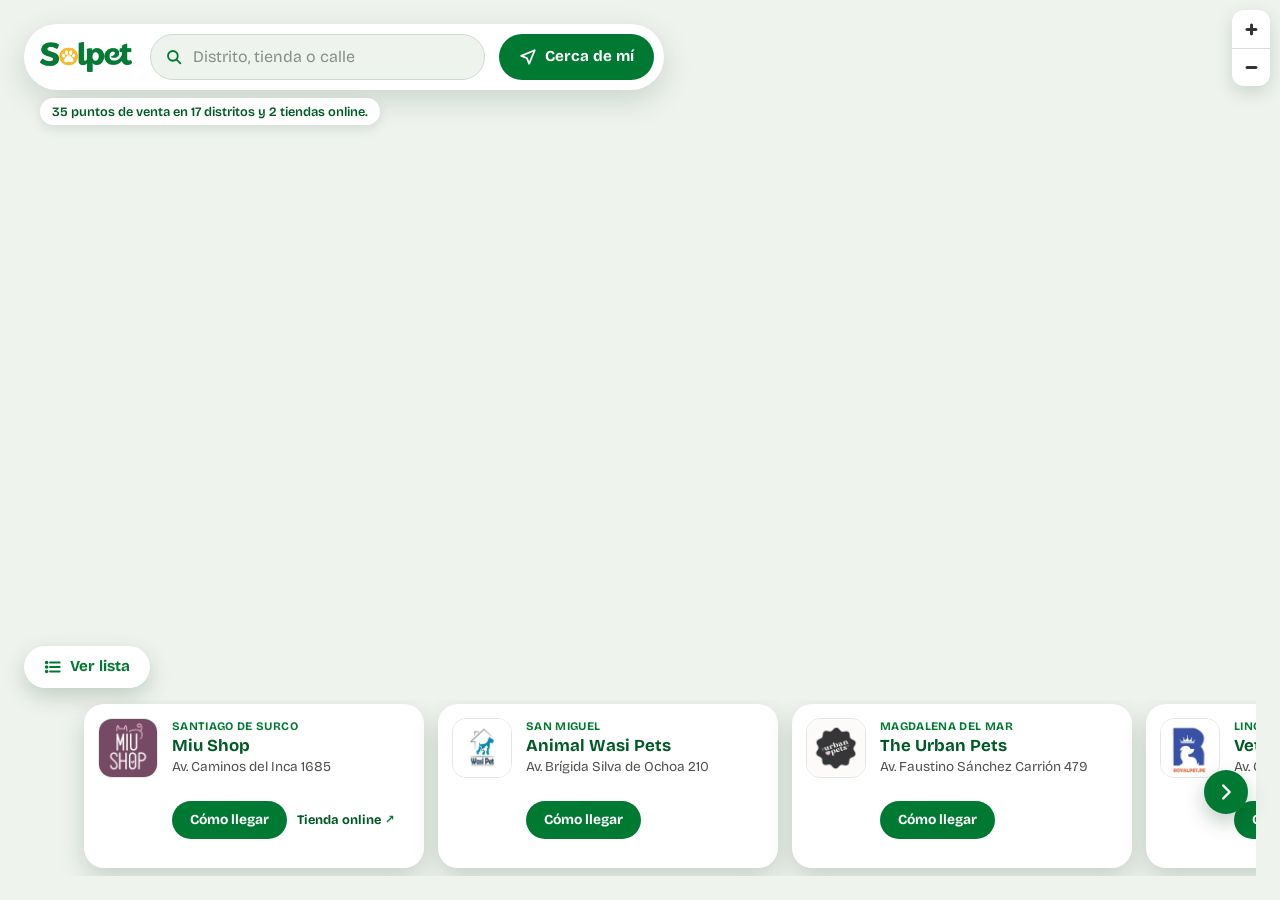
==== commit 716eaf65: "Solo la propuesta 2 en la raiz del sitio, logos que faltaban y QR nuevo El mapa a pantalla completa " ====
--- a/propuesta-1/index.html
+++ b/propuesta-1/index.html
@@ -2,62 +2,15 @@
 <html lang="es">
 <head>
   <meta charset="utf-8">
-  <meta name="viewport" content="width=device-width, initial-scale=1, viewport-fit=cover">
+  <meta name="viewport" content="width=device-width, initial-scale=1">
   <title>Solpet | Puntos de venta</title>
-  <meta name="description" content="Encuentra las tiendas y veterinarias de Lima donde están los productos de Solpet.">
-  <meta name="theme-color" content="#007A33">
-  <link rel="icon" type="image/png" href="../assets/favicon.png">
-  <link rel="apple-touch-icon" href="../assets/apple-touch-icon.png">
-  <meta property="og:title" content="Solpet | Puntos de venta">
-  <meta property="og:description" content="Encuentra las tiendas y veterinarias de Lima donde están los productos de Solpet.">
-  <meta property="og:image" content="../assets/icono-512.png">
-  <link rel="preconnect" href="https://fonts.googleapis.com">
-  <link rel="preconnect" href="https://fonts.gstatic.com" crossorigin>
-  <link rel="preconnect" href="https://tiles.openfreemap.org" crossorigin>
-  <link href="https://fonts.googleapis.com/css2?family=Bricolage+Grotesque:opsz,wdth,wght@12..96,75..100,400..800&display=swap" rel="stylesheet">
-  <link rel="stylesheet" href="../assets/vendor/maplibre/maplibre-gl.css">
-  <link rel="stylesheet" href="../comun/base.css">
-  <link rel="stylesheet" href="estilos.css">
-  <script src="../assets/vendor/maplibre/maplibre-gl.js" defer></script>
-  <script src="../comun/tiendas.js" defer></script>
-  <script src="../comun/mapa.js" defer></script>
-  <script src="app.js" defer></script>
+  <meta name="robots" content="noindex">
+  <!-- direccion anterior del mapa: lleva al mapa publicado en la raiz del sitio -->
+  <link rel="canonical" href="../">
+  <meta http-equiv="refresh" content="0; url=../">
+  <script>location.replace('../' + location.search + location.hash);</script>
 </head>
 <body>
-  <div class="map" id="map" role="region" aria-label="Mapa de puntos de venta en Lima"></div>
-
-  <!-- en celular el logo flota sobre el mapa -->
-  <div class="brand brand--float">
-    <img src="../assets/solpet-logo.webp" alt="Solpet" width="640" height="208">
-  </div>
-
-  <main class="stores-wrap">
-    <aside class="stores" aria-labelledby="t-donde">
-      <div class="stores__top">
-        <span class="stores__grip" aria-hidden="true"></span>
-        <div class="brand brand--card">
-          <img src="../assets/solpet-logo.webp" alt="Solpet" width="640" height="208">
-        </div>
-        <h1 class="stores__title" id="t-donde">Encuéntranos en</h1>
-        <div class="stores__search">
-          <label class="search">
-            <span class="sr-only">Buscar por distrito, tienda o calle</span>
-            <svg viewBox="0 0 24 24" aria-hidden="true" fill="none" stroke="currentColor" stroke-width="2.4" stroke-linecap="round"><circle cx="10.5" cy="10.5" r="6.5"/><path d="m15.5 15.5 5 5"/></svg>
-            <input id="store-q" type="search" placeholder="Distrito, tienda o calle" autocomplete="off" enterkeyhint="search">
-          </label>
-          <button class="btn btn--verde" id="near-me" type="button">
-            <svg viewBox="0 0 24 24" aria-hidden="true" fill="none" stroke="currentColor" stroke-width="2.4" stroke-linecap="round" stroke-linejoin="round"><path d="M21 3 3 10.5l7.5 3 3 7.5z"/></svg>
-            <span>Cerca de mí</span>
-          </button>
-        </div>
-        <p class="stores__count" id="store-count" aria-live="polite"></p>
-      </div>
-      <div class="stores__list" id="store-list"></div>
-      <footer class="stores__foot">
-        <img src="../assets/huella-solpet.png" alt="" width="24" height="24">
-        <span>Solpet · Puntos de venta en Lima</span>
-      </footer>
-    </aside>
-  </main>
+  <p><a href="../">Ir al mapa de puntos de venta de Solpet</a></p>
 </body>
 </html>
